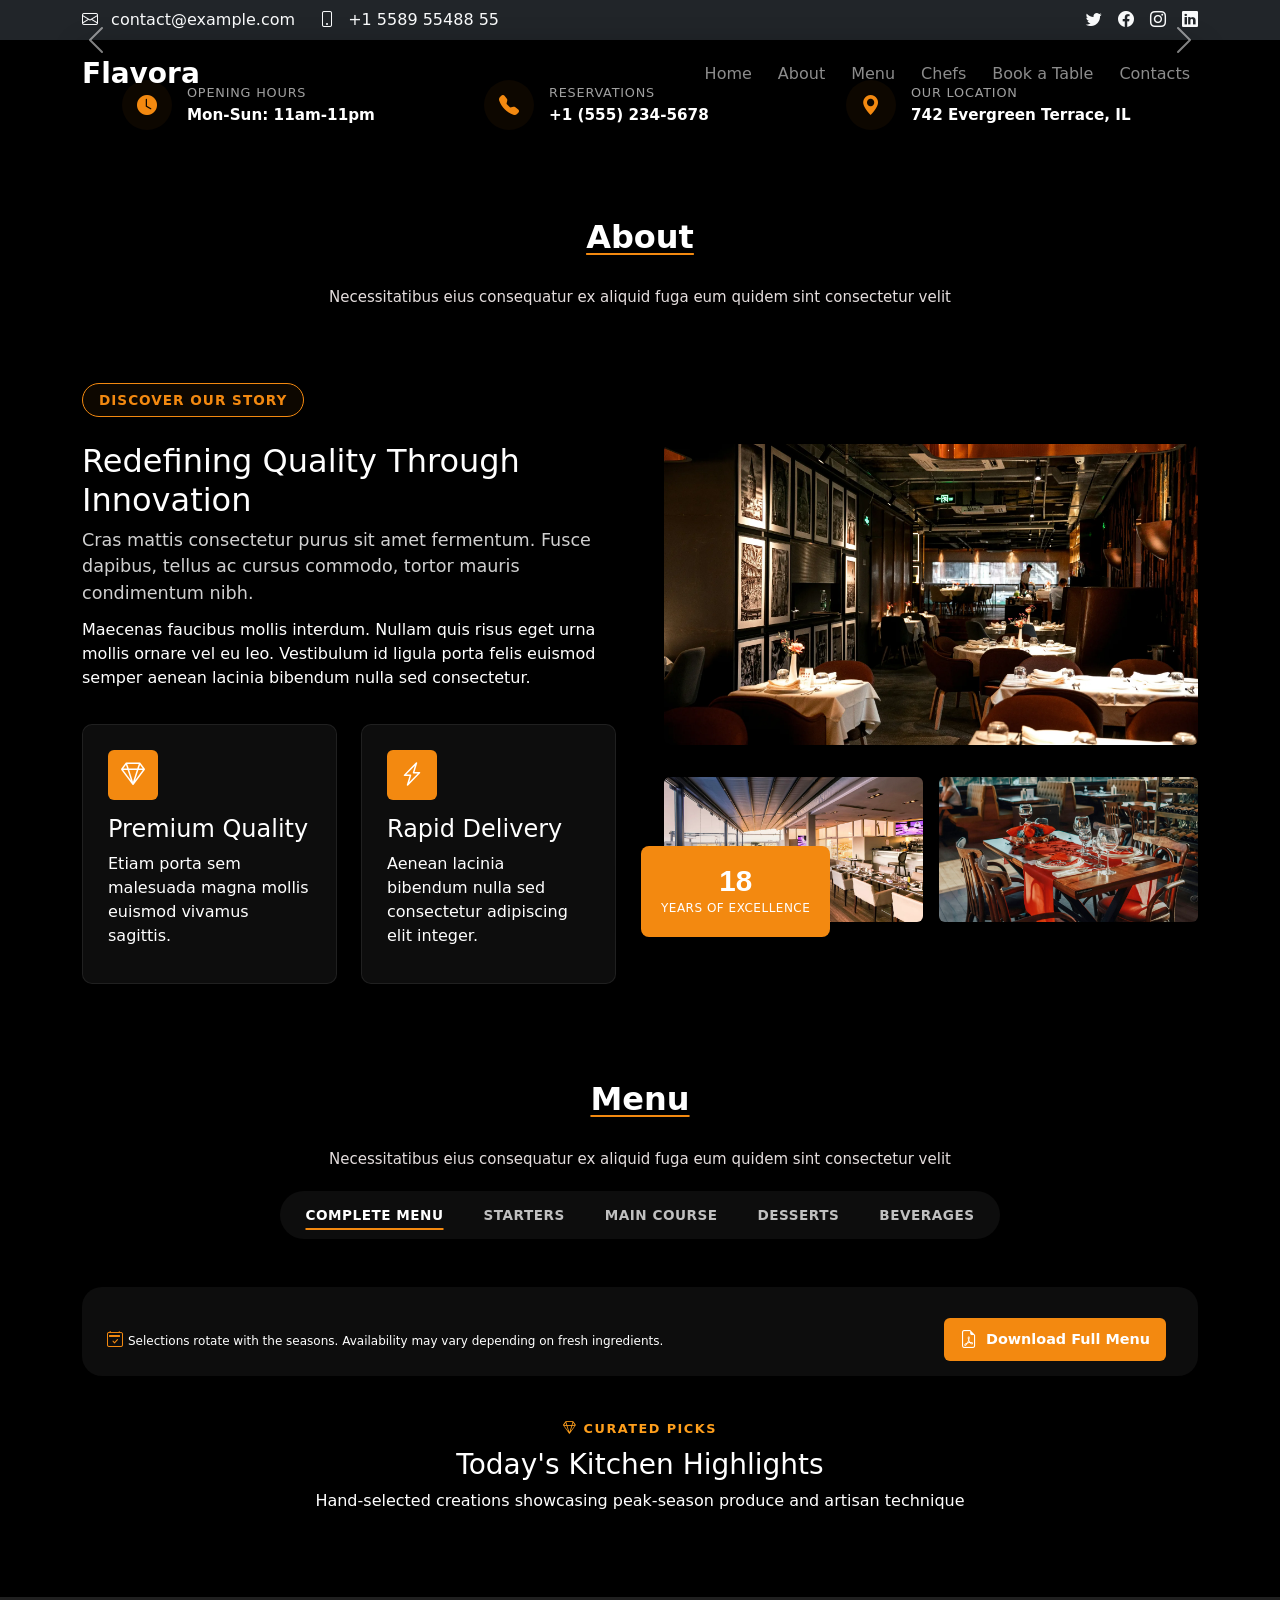
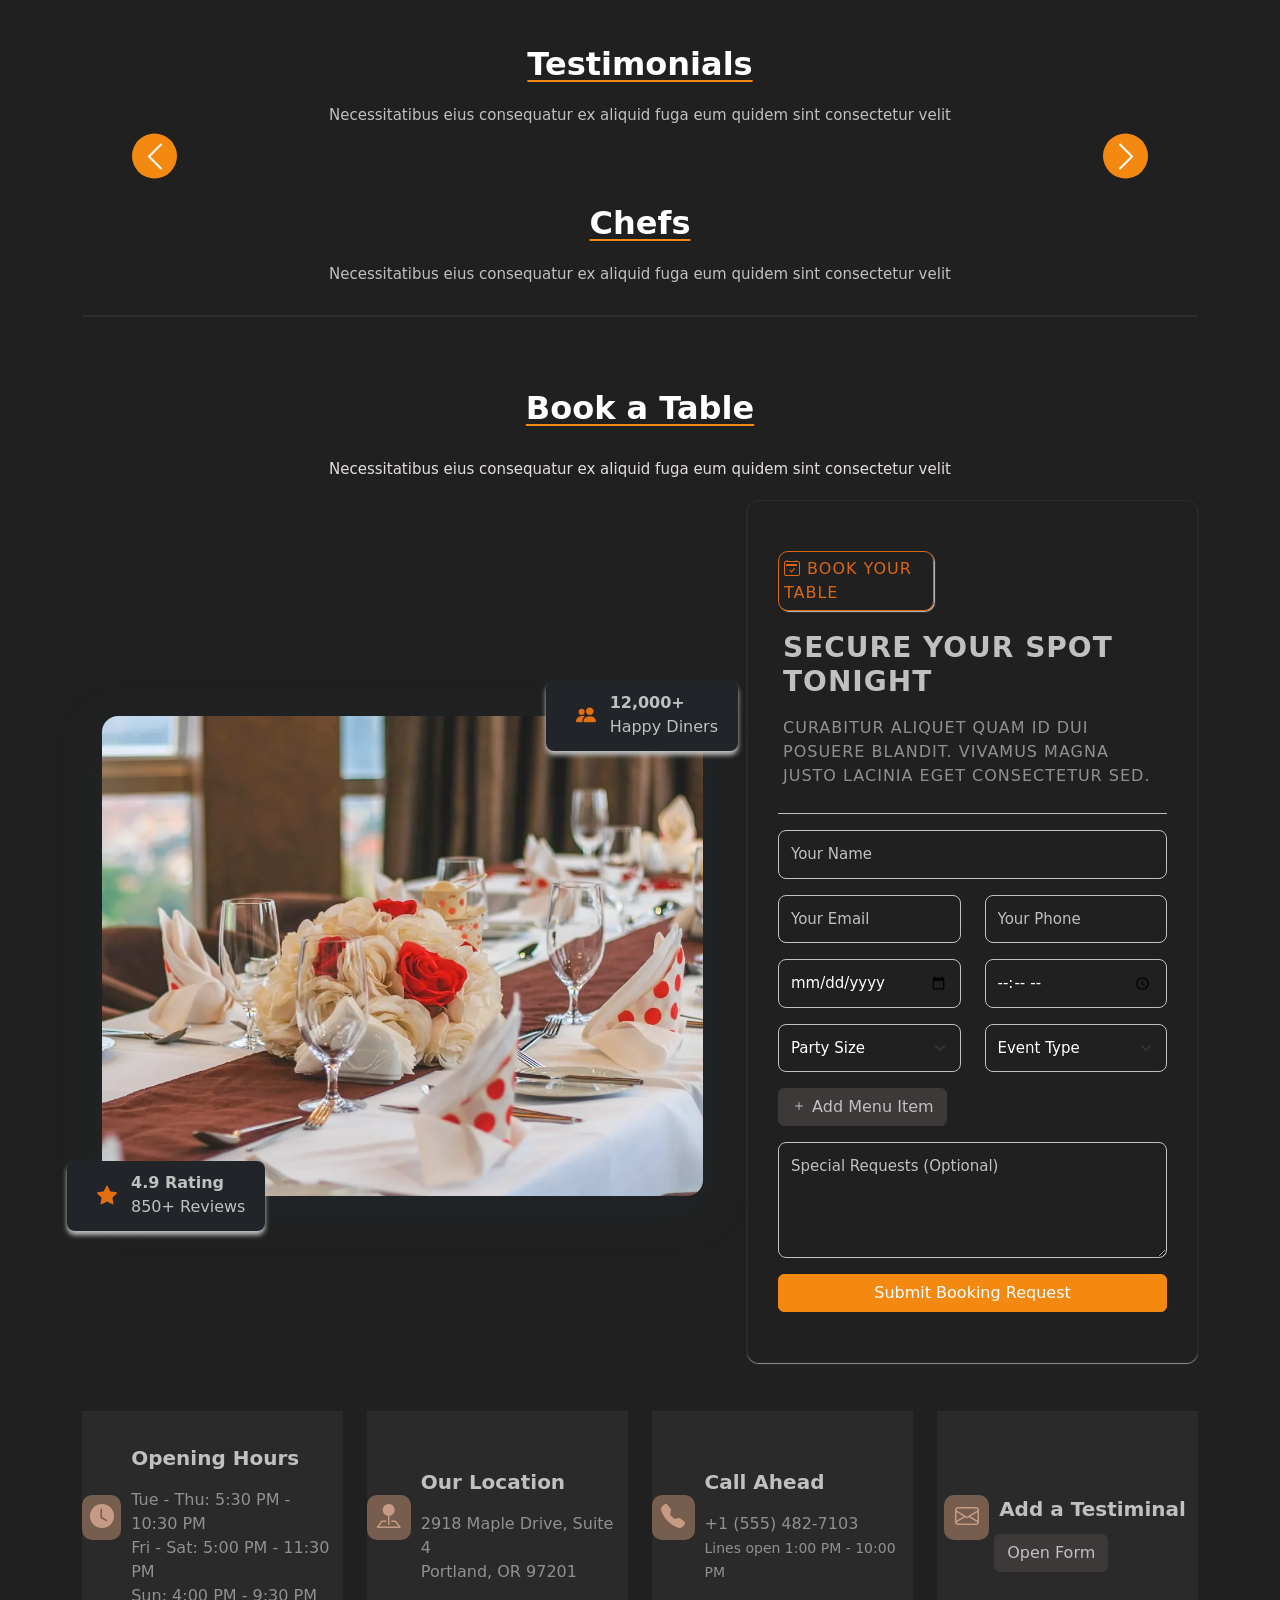
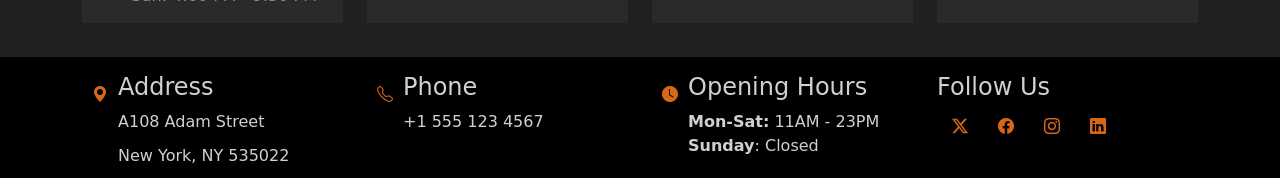
==== index.html @ 7341f456 "initial commit of full restaurant project" ====
<!DOCTYPE html>
<html lang="en">

<head>
    <meta charset="UTF-8">
    <meta name="viewport" content="width=device-width, initial-scale=1.0">
    <title>Restaurant</title>
    <link href="https://cdn.jsdelivr.net/npm/bootstrap@5.3.8/dist/css/bootstrap.min.css" rel="stylesheet"
        integrity="sha384-sRIl4kxILFvY47J16cr9ZwB07vP4J8+LH7qKQnuqkuIAvNWLzeN8tE5YBujZqJLB" crossorigin="anonymous">
    <link rel="stylesheet" href="https://cdn.jsdelivr.net/npm/bootstrap-icons@1.11.3/font/bootstrap-icons.min.css">
    <link rel="stylesheet" href="style.css">
</head>

<body>
    <!-- Top Bar -->
    <div class="container-fluid bg-dark text-light py-2">

        <div class="container d-flex justify-content-between align-items-center">

            <!-- Contact Info -->
            <div class="contact-info d-flex align-items-center">

                <div class="me-4">
                    <i class="bi bi-envelope me-2"></i>
                    contact@example.com
                </div>

                <div>
                    <i class="bi bi-phone me-2"></i>
                    +1 5589 55488 55
                </div>

            </div>

            <!-- Social Links -->
            <div class="social-links d-flex align-items-center">

                <i class="bi bi-twitter me-3"></i>

                <i class="bi bi-facebook me-3"></i>

                <i class="bi bi-instagram me-3"></i>

                <i class="bi bi-linkedin"></i>

            </div>

        </div>

    </div>

    <!--Nav Bar-->
    <nav class="navbar navbar-expand-lg fixed-top z-3" data-bs-theme="dark">
        <div class="container">
            <a class="navbar-brand fs-3" href="#"><b>Flavora</b></a>
            <button class="navbar-toggler" type="button" data-bs-toggle="collapse" data-bs-target="#navbarNav"
                aria-controls="navbarNav" aria-expanded="false" aria-label="Toggle navigation">
                <span class="navbar-toggler-icon"></span>
            </button>
            <div class="collapse navbar-collapse" id="navbarNav">
                <ul class="navbar-nav ms-auto">
                    <li class="nav-item">
                        <a class="nav-link active" aria-current="page" href="#">Home</a>
                    </li>
                    <li class="nav-item">
                        <a class="nav-link" href="#about">About</a>
                    </li>
                    <li class="nav-item">
                        <a class="nav-link" href="#menu">Menu</a>
                    </li>
                    <li class="nav-item">
                        <a class="nav-link" href="#chefs">Chefs</a>
                    </li>
                    <li class="nav-item">
                        <a class="nav-link" href="#book-a-table">Book a Table</a>
                    </li>
                    <li class="nav-item">
                        <a class="nav-link" href="#contacts">Contacts</a>
                    </li>
                    <!--<li class="nav-item dropdown">
                        <a class="nav-link dropdown-toggle" href="#" role="button" data-bs-toggle="dropdown"
                            aria-expanded="false">
                            Dropdown link
                        </a>
                        <ul class="dropdown-menu">
                            <li><a class="dropdown-item" href="#">Dropdown 1</a></li>
                            <li><a class="dropdown-item" href="#">Dropdown 2</a></li>
                            <li class="dropdown">
                                <a class="dropdown-item d-flex justify-content-between align-items-center" href="#">
                                    <span>Deep Dropdown</span>
                                    <i class="bi bi-chevron-down toggle-dropdown"></i>
                                </a>
                                <ul>
                                    <li><a href="#">Deep Dropdown 1</a></li>
                                    <li><a href="#">Deep Dropdown 2</a></li>
                                    <li><a href="#">Deep Dropdown 3</a></li>
                                    <li><a href="#">Deep Dropdown 4</a></li>
                                    <li><a href="#">Deep Dropdown 5</a></li>
                                </ul>
                            </li>
                            <li><a class="dropdown-item" href="#">Dropdown 3</a></li>
                        </ul>
                    </li>-->
                </ul>
            </div>
        </div>
    </nav>
    <!--Hero Section-->
    <main class="main">
        <section id="hero" class="hero section bg-dark">
            <div class="container-fluid p-0">
                <div class="position-relative">
                    <div id="carouselExampleAutoplaying" class="carousel slide" data-bs-ride="carousel">
                        <div class="carousel-inner" id="heroBannerInner">
                        </div>
                        <button class="carousel-control-prev" type="button" data-bs-target="#carouselExampleAutoplaying"
                            data-bs-slide="prev">
                            <span class="carousel-control-prev-icon" aria-hidden="true"></span>
                            <span class="visually-hidden">Previous</span>
                        </button>
                        <button class="carousel-control-next" type="button" data-bs-target="#carouselExampleAutoplaying"
                            data-bs-slide="next">
                            <span class="carousel-control-next-icon" aria-hidden="true"></span>
                            <span class="visually-hidden">Next</span>
                        </button>
                    </div>
                    <div class="position-absolute top-50 start-50 translate-middle text-white z-3 text-center">
                        <div class="d-flex align-items-start"></div>
                    </div>
                </div>

                <!--Info Bar-->
                <div class="container-fluid bg-black">
                    <div class="container">
                        <div class="row g-0 info-bar">
                            <div class="col-md-4">
                                <div class="info-bar-item"><i class="bi bi-clock-fill"></i></div>
                                <div class="info-bar-text">
                                    <span>Opening Hours</span>
                                    <strong>Mon-Sun: 11am-11pm</strong>
                                </div>
                            </div>
                            <div class="col-md-4">
                                <div class="info-bar-item"><i class="bi bi-telephone-fill"></i></div>
                                <div class="info-bar-text">
                                    <span>Reservations</span>
                                    <strong>+1 (555) 234-5678</strong>
                                </div>
                            </div>
                            <div class="col-md-4">
                                <div class="info-bar-item"><i class="bi bi-geo-alt-fill"></i></div>
                                <div class="info-bar-text">
                                    <span>Our Location</span>
                                    <strong>742 Evergreen Terrace, IL</strong>
                                </div>
                            </div>
                        </div>
                    </div>
                </div>

            </div>
        </section>
        <section class="about-section bg-black text-white py-5" id="about">
            <div class="container">
                <div class="section-title text-center">
                    <h2>About</h2>
                    <p>Necessitatibus eius consequatur ex aliquid fuga eum quidem sint consectetur velit</p>
                </div>
                <div class="row g-5 align-items-center mt-3">
                    <div class="col-lg-6 order-lg-1">
                        <div class="info-block">
                            <span class="hero-tag">Discover Our Story</span>
                            <h2>Redefining Quality Through Innovation</h2>
                            <p class="text-lead">Cras mattis consectetur purus sit amet fermentum. Fusce dapibus, tellus
                                ac cursus commodo, tortor mauris condimentum nibh.</p>
                            <p>Maecenas faucibus mollis interdum. Nullam quis risus eget urna mollis ornare vel eu leo.
                                Vestibulum id ligula porta felis euismod semper aenean lacinia bibendum nulla sed
                                consectetur.</p>
                            <div class="row g-4 mt-2">
                                <div class="col-sm-6">
                                    <div class="highlight-card">
                                        <div class="icon-wrap">
                                            <i class="bi bi-gem"></i>
                                        </div>
                                        <h4>Premium Quality</h4>
                                        <p>Etiam porta sem malesuada magna mollis euismod vivamus sagittis.</p>
                                    </div>
                                </div>
                                <div class="col-sm-6">
                                    <div class="highlight-card">
                                        <div class="icon-wrap">
                                            <i class="bi bi-lightning-charge"></i>
                                        </div>
                                        <h4>Rapid Delivery</h4>
                                        <p>Aenean lacinia bibendum nulla sed consectetur adipiscing elit integer.</p>
                                    </div>
                                </div>
                            </div>
                        </div>
                    </div>
                    <div class="col-lg-6 order-lg-2">
                        <div class="visual-block">
                            <div class="main-image-wrapper">
                                <img src="images/rest-2.jpg" class="img-fluid rounded" alt="Showcase Image">
                            </div>
                            <div class="row g-3 mt-3">
                                <div class="col-6 position-relative">
                                    <img src="images/rest-4.jpg" class="img-fluid rounded">
                                    <div class="floating-card">
                                        <span class="metric-number">18</span>
                                        <span class="metric-label">Years of Excellence</span>
                                    </div>
                                </div>
                                <div class="col-6">
                                    <img src="images/rest-5.jpg" class="img-fluid rounded">
                                </div>
                            </div>
                        </div>

                    </div>
                </div>
            </div>
        </section>
        <!--Menu-->
        <section class="menu-section bg-black text-white py-5" id="menu">
            <div class="container">
                <div class="section-title text-center">
                    <h2>Menu</h2>
                    <p>Necessitatibus eius consequatur ex aliquid fuga eum quidem sint consectetur velit</p>
                </div>
                <div class="conta">
                    <div class="isotope-layout">
                        <div class="filter-tabs">
                            <ul>
                                <li class="filter-tab active" data-filter="all">Complete Menu</li>
                                <li class="filter-tab" data-filter="starters">Starters</li>
                                <li class="filter-tab" data-filter="main-course">Main Course</li>
                                <li class="filter-tab" data-filter="desserts">Desserts</li>
                                <li class="filter-tab" data-filter="beverages">Beverages</li>
                            </ul>
                        </div>
                    </div>
                    <!--Menu Grid -->
                    <div class="row mt-5 isotope-container" id="menuContainer">
                        <!-- Dynamic menu items will be injected here by JS -->
                    </div>

                    <div class="info-strip">
                        <div class="row align-items-center mt-3">
                            <div class="col-lg-8">
                                <i class="bi bi-calendar2-check"></i><span style="font-size: 0.75rem;">Selections
                                    rotate with the seasons.
                                    Availability may vary depending on fresh ingredients.</span>
                            </div>
                            <div class="col-lg-4 d-flex justify-content-lg-end align-items-center pe-4"><a href="#"
                                    class="download-link">
                                    <i class="bi bi-file-earmark-pdf"></i>
                                    <span>Download Full Menu</span>
                                </a>
                            </div>
                        </div>
                    </div>

                    <div class="specials-section">
                        <div class="spotlight-header">
                            <span class="spotlight-label">
                                <i class="bi bi-gem"></i> Curated Picks
                            </span>
                            <h3>Today's Kitchen Highlights</h3>
                            <p class="text-center">Hand-selected creations showcasing peak-season produce and
                                artisan technique</p>
                            <div class="row g-4" id="specialsContainer">

                            </div>
                        </div>
                    </div>


                </div>
        </section>
        <!--Testimonials-->
        <section class="testimonials section">
            <div class="container section-title">
                <h2 class="text-center pt-5">Testimonials</h2>
                <p class="text-center">Necessitatibus eius consequatur ex aliquid fuga eum quidem sint consectetur velit
                </p>
                <div class="container">
                    <div class="row justify-content-center">
                        <div class="col-lg-10">
                            <div id="testimonialCarousel" class="carousel slide" data-bs-ride="carousel"
                                data-bs-interval="8000">
                                <div class="carousel-inner" id="carouselInner">

                                </div>
                                <button class="carousel-control-prev" type="button"
                                    data-bs-target="#testimonialCarousel" data-bs-slide="prev">
                                    <span class="carousel-control-prev-icon" aria-hidden="true"></span>
                                    <span class="visually-hidden">Previous</span>
                                </button>
                                <button class="carousel-control-next" type="button"
                                    data-bs-target="#testimonialCarousel" data-bs-slide="next">
                                    <span class="carousel-control-next-icon" aria-hidden="true"></span>
                                    <span class="visually-hidden">Next</span>
                                </button>
                            </div>
                        </div>
                    </div>

                </div>
            </div>
        </section>
        <!--Chef's Section-->
        <section class="chefs section" id="chefs">
            <div class="container section-title">
                <h2 class="text-center pt-5">Chefs</h2>
                <p class="text-center">Necessitatibus eius consequatur ex aliquid fuga eum quidem
                    sint consectetur velit</p>
            </div>
            <div class="container">
                <div class="row align-items-center g-0 head-chef">
                </div>
                <div class="row g-4 crew-cards mt-4">
                </div>
            </div>
        </section>
        <section id="book-a-table" class="book-a-table section dark-background">
            <div class="container section-title pt-5">
                <h2>Book a Table</h2>
                <p>Necessitatibus eius consequatur ex aliquid fuga eum quidem sint consectetur velit</p>
            </div>
            <div class="container">
                <div class="row gy-5 align-items-center">
                    <div class="col-lg-7">
                        <div class="showcase-wrapper mt-5">
                            <div class="showcase-image">
                                <img src="images/showcase-image.jpg" class="img-fluid" alt="">
                            </div>
                            <div class="floating-badge badge-top">
                                <i class="bi bi-star-fill me-1"></i>
                                <div>
                                    <strong>4.9 Rating</strong><br>
                                    <span>850+ Reviews</span>
                                </div>
                            </div>
                            <div class="floating-badge badge-bottom">
                                <i class="bi bi-people-fill me-1"></i>
                                <div>
                                    <strong>12,000+</strong><br>
                                    <span>Happy Diners</span>
                                </div>
                            </div>
                        </div>
                    </div>
                    <div class="col-lg-5">
                        <div class="booking-panel">
                            <div class="panel-header mb-3">
                                <span class="panel-label">
                                    <i class="bi bi-calendar2-check"></i> Book Your Table
                                </span>
                                <h3>Secure Your Spot Tonight</h3>
                                <p>Curabitur aliquet quam id dui posuere blandit. Vivamus magna justo lacinia eget
                                    consectetur sed.</p>
                            </div>
                            <form class="email-form" id="bookingForm">
                                <div class="row gy-3">
                                    <div class="col-12">
                                        <input type="text" name="name" class="form-control" placeholder="Your Name"
                                            required>
                                    </div>
                                    <div class="col-sm-6">
                                        <input type="email" name="email" class="form-control" placeholder="Your Email"
                                            required>
                                    </div>
                                    <div class="col-sm-6">
                                        <input type="tel" name="phone" class="form-control" placeholder="Your Phone"
                                            required>
                                    </div>
                                    <div class="col-md-6">
                                        <input type="date" name="date" class="form-control" required>
                                    </div>
                                    <div class="col-md-6">
                                        <input type="time" name="time" class="form-control" required>
                                    </div>
                                    <div class="col-sm-6">
                                        <select class="form-select" name="party_size" required>
                                            <option selected>Party Size</option>
                                            <option value="1">One</option>
                                            <option value="2">Two</option>
                                            <option value="3">Three</option>
                                            <option value="4">Four</option>
                                            <option value="5">Five</option>
                                            <option value="6">Six+</option>

                                        </select>
                                    </div>
                                    <div class="col-sm-6">
                                        <select class="form-select" name="event" required>
                                            <option selected>Event Type</option>
                                            <option value="birthday">Birthday</option>
                                            <option value="anniversary">Anniversary</option>
                                            <option value="corporate">Corporate Dinner</option>
                                            <option value="date">Romantic Evening</option>
                                            <option value="other">Other</option>
                                        </select>
                                    </div>
                                    <div class="add-menu-item" style="color: white; cursor: pointer;"
                                        data-bs-toggle="modal" data-bs-target="#bookingMenuModal">
                                        <button type="button" class="btn btn-secondary" id="openMenuModalBtn"><i
                                                class="bi bi-plus"> Add Menu Item</i></button>
                                    </div>
                                    <div class="col-12">
                                        <textarea name="message" class="form-control"
                                            placeholder="Special Requests (Optional)" rows="4"></textarea>
                                    </div>
                                    <div class="col-12">
                                        <button type="submit" class="btn btn-brand w-100">Submit Booking
                                            Request</button>
                                    </div>
                                </div>
                        </div>
                        </form>
                    </div>
                </div>
                <div class="row gy-4 mt-4">
                    <div class="col-lg-3 col-md-6">
                        <div class="detail-card">
                            <div class="detail-icon">
                                <i class="bi bi-clock-fill"></i>
                            </div>
                            <div class="detail-text">
                                <h5>Opening Hours</h5>
                                <p>Tue - Thu: 5:30 PM - 10:30 PM<br>Fri - Sat: 5:00 PM - 11:30 PM<br>Sun: 4:00 PM - 9:30
                                    PM</p>
                            </div>
                        </div>
                    </div>
                    <div class="col-lg-3 col-md-6">
                        <div class="detail-card">
                            <div class="detail-icon">
                                <i class="bi bi-pin-map-fill"></i>
                            </div>
                            <div class="detail-text">
                                <h5>Our Location</h5>
                                <p>2918 Maple Drive, Suite 4<br>Portland, OR 97201</p>
                            </div>
                        </div>

                    </div>
                    <div class="col-lg-3 col-md-6">
                        <div class="detail-card">
                            <div class="detail-icon">
                                <i class="bi bi-telephone-fill"></i>
                            </div>
                            <div class="detail-text">
                                <h5>Call Ahead</h5>
                                <p>+1 (555) 482-7103<br><small>Lines open 1:00 PM - 10:00 PM</small></p>
                            </div>
                        </div>

                    </div>
                    <div class="col-lg-3 col-md-6">
                        <div class="detail-card d-flex align-items-center g-3">
                            <div class="detail-icon">
                                <i class="bi bi-envelope"></i>
                            </div>
                            <div class="detail-text">
                                <h5>Add a Testiminal</h5>
                                <button class="btn btn-secondary" type="button" id="openTestimonialFormBtn"
                                    data-bs-toggle="modal" data-bs-target="#testimonialModal"> Open
                                    Form</button>

                            </div>
                        </div>

                    </div>
                </div>
            </div>
            </div>
        </section>
        <!--Footer-->
        <footer id="contacts" class="footer dark-background">
            <div class="container">
                <div class="row gy-3">
                    <div class="col-lg-3 col-md-6 d-flex">
                        <i class="bi bi-geo-alt-fill"></i>
                        <div class="address">
                            <h4>Address</h4>
                            <p>A108 Adam Street</p>
                            <p>New York, NY 535022</p>
                        </div>
                    </div>
                    <div class="col-lg-3 col-md-6 d-flex">
                        <i class="bi bi-telephone"></i>
                        <div class="phone">
                            <h4>Phone</h4>
                            <p>+1 555 123 4567</p>
                        </div>
                    </div>
                    <div class="col-lg-3 col-md-6 d-flex">
                        <i class="bi bi-clock-fill"></i>
                        <div class="opening">
                            <h4>Opening Hours</h4>
                            <p>
                                <strong>Mon-Sat:</strong> <span>11AM - 23PM</span><br>
                                <strong>Sunday</strong>: <span>Closed</span>
                            </p>
                        </div>
                    </div>
                    <div class="col-lg-3 col-md-6">
                        <h4>Follow Us</h4>
                        <div class="social-links d-flex">
                            <a href="#" class="twitter">
                                <i class="bi bi-twitter-x"></i>
                            </a>
                            <a href="#" class="facebook">
                                <i class="bi bi-facebook"></i>
                            </a>
                            <a href="#" class="instagram">
                                <i class="bi bi-instagram"></i>
                            </a>
                            <a href="#" class="linkedin">
                                <i class="bi bi-linkedin"></i>
                            </a>
                        </div>
                    </div>
                </div>

            </div>
            </div>
        </footer>
    </main>
    <!--Add booking menu modal-->
    <div class="modal fade modal-dark-custom" id="bookingMenuModal" tabindex="-1"
        aria-labelledby="bookingMenuModalLabel" aria-hidden="true">
        <div class="modal-dialog modal-dialog-centered modal-xl">
            <div class="modal-content">
                <div class="modal-header">
                    <h5 class="modal-title" id="bookingMenuModalLabel" style="color: white;">Select Menu Items</h5>
                </div>
                <div class="modal-body">
                    <!-- Search and Filters -->
                    <div class="row g-2 align-items-center mb-3">
                        <div class="col-md-6 justify-content-center">
                            <div class="modal-search-wrapper" style="margin-left: 50px;">
                                <i class="bi bi-search"></i>
                                <input type="text" class="form-control" id="modalSearchInput"
                                    placeholder="Search Item..." style="width: 200px;">
                            </div>
                        </div>
                        <div class="conta">
                            <div class="isotope-layout">
                                <div class="filter-tabs" id="modalFilterTabs">
                                    <ul>
                                        <div class="filter-tab active" data-filter="all">All</div>
                                        <div class="filter-tab" data-filter="starters">Starters</div>
                                        <div class="filter-tab" data-filter="main-course">Mains</div>
                                        <div class="filter-tab" data-filter="desserts">Desserts</div>
                                        <div class="filter-tab" data-filter="beverages">Beverages</div>
                                    </ul>
                                </div>
                            </div>
                        </div>
                    </div>

                    <!-- Scrollable menu item list -->
                    <div class="row g-3 modal-menu-list" id="modalMenuContainer">
                        <!-- Example Static Card Item for Preview -->

                    </div>
                </div>
                <div class="modal-footer">
                    <button type="button" class="btn btn-secondary" data-bs-dismiss="modal">Cancel</button>
                    <button type="button" class="btn btn-brand" id="saveBookingMenuSelectionsBtn">Save
                        selections</button>
                </div>
            </div>
        </div>
    </div>

    <!--Add a Testiminal Modal-->
    <div class="modal fade modal-dark-custom" id="testimonialModal" tabindex="-1"
        aria-labelledby="testimonialModalLabel" aria-hidden="true">
        <div class="modal-dialog modal-dialog-centered modal-l">
            <div class="modal-content">
                <div class="modal-header justify-content-between">
                    <h5 class="modal-title" id="testimonialModalLabel" style="color: white;">Add your Review</h5>
                    <button type="button" class="close" data-bs-dismiss="modal" aria-label="Close">
                        <span aria-hidden="true">X</span>
                    </button>
                </div>
                <div class="modal-body">
                    <div class="container" style="padding: 50px;">
                        <form class="addReviewForm">
                            <div class="form-group">
                                <label for="reviewer_name">Name:</label>
                                <input type="text" class="form-control" id="reviewer_name" placeholder="Name">
                            </div>
                            <div class="form-group">
                                <label for="reviewer_designation">Designation:</label>
                                <input type="text" class="form-control" id="reviewer_designation"
                                    placeholder="Designation">
                            </div>

                            <div class="form-group">
                                <label for="reviewer_review">Review:</label>
                                <input type="text" class="form-control" id="reviewer_review" placeholder="Review">
                            </div>
                            <div class="form-group mt-4 d-flex align-items-center gap-5">
                                <label for="reviewer_rating" class="form-label"
                                    style="color: white; font-size: 1.2rem;">Rating:</label>
                                <span class="star-rating d-flex gap-2"
                                    style="font-size: 1.8rem; color: #ccc; cursor: pointer;">
                                    <i class="bi bi-star-fill star-icon" data-value="1"></i>
                                    <i class="bi bi-star-fill star-icon" data-value="2"></i>
                                    <i class="bi bi-star-fill star-icon" data-value="3"></i>
                                    <i class="bi bi-star-fill star-icon" data-value="4"></i>
                                    <i class="bi bi-star-fill star-icon" data-value="5"></i>
                                </span>
                                <input type="hidden" class="form-control" id="reviewer_rating" value="0">
                            </div>
                            <div class="form-group">
                                <label for="reviewer_image_url">Image:</label>
                                <input type="file" class="form-control" id="reviewer_image_url" placeholder="Image"
                                    accept="*/image">
                            </div>



                        </form>
                    </div>
                </div>
                <div class="modal-footer">
                    <button type="button" class="btn btn-brand" id="saveReviewFormBtn">Save
                        selections</button>
                </div>
            </div>
        </div>
    </div>

</body>

<script src="https://cdn.jsdelivr.net/npm/bootstrap@5.3.8/dist/js/bootstrap.bundle.min.js"
    integrity="sha384-FKyoEForCGlyvwx9Hj09JcYn3nv7wiPVlz7YYwJrWVcXK/BmnVDxM+D2scQbITxI"
    crossorigin="anonymous"></script>
<script src="https://code.jquery.com/jquery-3.7.1.min.js"></script>
<script src="script.js"></script>
<script src="user_side/user_banner.js"></script>
<script src="user_side/user_menu.js"></script>
<script src="user_side/user_chef.js"></script>
<script src="user_side/user_menu_modal.js"></script>
<script src="user_side/user_reservation.js"></script>
<script src="user_side/user_review_modal.js"></script>
<script src="user_side/user_testimonials.js"></script>





</html>
---- style.css ----
body {
    scroll-behavior: smooth;
    background-color: #202020;
}

.carousel-item img {
    filter: brightness(50%);
    height: calc(100vh - 40px);
}

.d-inline-flex {
    color: white;
    height: calc(100vh - 92px);

}

.navbar-nav {
    gap: 10px;
}

.navbar-nav .nav-link.active {
    color: #d96716 !important;
}

.dropdown-menu .dropdown {
    position: relative;
}

.dropdown-menu .dropdown ul {
    display: none;
    position: absolute;
    left: 100%;
    top: 0;
    margin: 0;
    padding: 0.5rem 0;
    list-style: none;
    min-width: 10rem;

    background-color: var(--bs-dropdown-bg, #212529);
    border: 1px solid var(--bs-dropdown-border-color, rgba(255, 255, 255, 0.15));
    border-radius: var(--bs-dropdown-border-radius, 0.375rem);
    box-shadow: 0 0.5rem 1rem rgba(0, 0, 0, 0.25);
    z-index: 1000;
}

.dropdown-menu .dropdown.active>ul {
    display: block;
}

a:hover {
    color: rgb(243, 137, 16) !important;
}

.dropdown ul a {
    text-decoration: none;
    color: #d0d0d0;
}

em {
    color: rgb(243, 137, 16);
}

#hero h1.card-title {
    font-size: clamp(2.5rem, 5vw, 4rem);
    font-weight: 700;
    line-height: 1.15;
    margin-bottom: 20px;
}

#hero .card-text {
    font-size: 1.25rem;
}

.hero-grid {
    display: grid;
    grid-template-columns: 7fr 5fr;
}

.btn-brand {
    background-color: rgb(243, 137, 16);
    color: white;
    border: 1px solid rgb(243, 137, 16);
    transition: all 0.3s ease;
}

.btn-secondary {
    background-color: #3d3939;
    border-color: #3d3939;
    color: #c0c0c0;
}

.btn-secondary i {
    font-style: normal;
    color: #c0c0c0;
}

.btn-brand:hover {
    background-color: rgb(215, 115, 5);
    border-color: rgb(215, 115, 5);
    color: white;
}

.hero-tag {
    display: inline-block;
    padding: 6px 16px;
    font-size: 0.85rem;
    font-weight: 600;
    text-transform: uppercase;
    letter-spacing: 1px;
    color: rgb(243, 137, 16);
    border: 1px solid rgb(243, 137, 16);
    border-radius: 50px;
    background-color: rgba(243, 137, 16, 0.05);
    margin-bottom: 25px;
}

#hero h1.card-title {
    margin-top: 0;
}

.info-bar {
    background-color: transparent;
    padding: 25px 15px;
    border-radius: 8px;
    color: #ffffff;
    box-shadow: 0px 8px 30px rgba(0, 0, 0, 0.3);
}

.info-bar .col-md-4 {
    display: flex;
    align-items: center;
    gap: 15px;
    padding: 10px 25px;
}

.info-bar-item {
    background-color: rgba(243, 137, 16, 0.05);
    color: rgb(243, 137, 16);
    width: 50px;
    height: 50px;
    display: flex;
    align-items: center;
    justify-content: center;
    border-radius: 50%;
    font-size: 1.25rem;
    flex-shrink: 0;
}

.info-bar-text {
    display: flex;
    flex-direction: column;
}

.info-bar-text span {
    font-size: 0.8rem;
    color: #a0a0a0;
    text-transform: uppercase;
    letter-spacing: 0.8px;
}

.info-bar-text strong {
    font-size: 0.95rem;
    color: #ffffff;
    font-weight: 600;
    margin-top: 2px;
}

.info-bar .col-md-4 {
    display: flex;
    align-items: center;
    gap: 15px;
    padding: 15px 25px;
    cursor: pointer;
    border-radius: 8px;
    transition: background-color 0.3s ease;
}

.info-bar-item {
    background-color: rgba(243, 137, 16, 0.05);
    color: rgb(243, 137, 16);
    width: 50px;
    height: 50px;
    display: flex;
    align-items: center;
    justify-content: center;
    border-radius: 50%;
    font-size: 1.25rem;
    flex-shrink: 0;
}

.info-bar .col-md-4:hover {
    background-color: rgba(243, 137, 16, 0.08);
}

.section-title h2 {
    font-size: 32px;
    font-weight: 700;
    margin-bottom: 10px;
    padding-bottom: 20px;
    position: relative;
    color: white;
    font-family: var(--heading-font);
    text-align: center;
    margin-top: 0;
    line-height: 1.2;
    text-decoration: underline;
    text-underline-offset: 5px;
    text-decoration-color: rgb(243, 137, 16);
    text-decoration-thickness: 2px;
}

.section-title p {
    text-align: center;
    font-size: 15px;
    color: rgb(228, 221, 221);
    padding-bottom: 10px;
}

/* 1. Default state: sit below the top bar (40px) and start transparent */
.navbar.fixed-top {
    top: 40px;
    background-color: transparent !important;
    transition: all 0.3s ease-in-out;
}

/* 2. Scrolled state: slide up to the very top (0px) and turn solid black */
.navbar.fixed-top.select-scrolled {
    top: 0;
    background-color: #000000 !important;
    box-shadow: 0 4px 20px rgba(0, 0, 0, 0.3);
    /* Adds a premium soft shadow on scroll */
}

.text-lead {
    font-size: 1.1rem;
    color: #d0d0d0;
    margin-bottom: 12px;
}

/* Card container styling */
.highlight-card {
    background-color: rgba(255, 255, 255, 0.05);
    /* Soft translucent gray/white */
    border: 1px solid rgba(255, 255, 255, 0.08);
    /* Subtle border to define the card edge */
    padding: 25px;
    /* Spacing inside the card */
    border-radius: 10px;
    /* Rounded card corners */
    height: 100%;
    /* Forces cards to remain equal height in the row */
    transition: transform 0.3s ease, border-color 0.3s ease, box-shadow 0.3s ease;
}

.highlight-card:hover {
    transform: scale(1.03);
    /* Zooms the card by 3% */
    border-color: rgba(255, 255, 255, 0.15);
    /* Brightens the card border slightly */
    box-shadow: 0 10px 25px rgba(0, 0, 0, 0.2);
    /* Adds a subtle shadow depth */
}


/* Style the icon wrapper to be a solid orange box */
.highlight-card .icon-wrap {
    background-color: #f38910;
    width: 50px;
    height: 50px;
    display: flex;
    align-items: center;
    justify-content: center;
    border-radius: 6px;
    /* Rounded corners for the box */
    margin-bottom: 15px;
    /* Adds space below the box */
}

/* Style the icon inside to be white */
.highlight-card .icon-wrap i {
    font-size: 1.5rem;
    color: #ffffff;
}

.floating-card {
    position: absolute;
    /* Use negative values to pull the card outside the bottom-left boundary of the image */
    left: -15px;
    bottom: -15px;

    background-color: rgb(243, 137, 16);
    color: #ffffff;
    padding: 20px 20px;
    border-radius: 8px;
    box-shadow: 0 8px 24px rgba(0, 0, 0, 0.35);
    /* Increased shadow so the overflow layer pop-out looks premium */
    z-index: 5;

    display: flex;
    flex-direction: column;
}

.floating-card .metric-number {
    font-family: sans-serif;
    font-size: 1.85rem;
    font-weight: 700;
    line-height: 1;
    display: flex;
    justify-content: center;
}

.floating-card .metric-label {
    font-size: 0.75rem;
    text-transform: uppercase;
    letter-spacing: 0.5px;
    margin-top: 4px;
}

/* Add a transition to all images inside the showcase/visual block */
.visual-block img {
    transition: transform 0.4s ease;
    cursor: pointer;
}

/* Zoom image on hover */
.visual-block img:hover {
    transform: scale(1.03);
    /* Zooms the image by 3% */
}

/* --- Menu & Isotope Filters --- */

/* Filter Tabs Wrapper */
.filter-tabs {
    text-align: center;
    margin-bottom: 40px;
}

/* Horizontal pill container */
.filter-tabs ul {
    display: inline-flex;
    background-color: rgba(255, 255, 255, 0.05);
    /* Translucent background */
    padding: 6px;
    border-radius: 50px;
    list-style: none;
    margin: 0;
    flex-wrap: wrap;
    /* Responsive wrapping for small screens */
    justify-content: center;
}

/* Individual Tab Items */
.filter-tabs .filter-tab {
    padding: 8px 20px;
    font-size: 0.85rem;
    font-weight: 600;
    color: #c0c0c0;
    cursor: pointer;
    border-radius: 50px;
    transition: all 0.3s ease;
    text-transform: uppercase;
    letter-spacing: 0.5px;
}

/* Hover State: Simply change text color to white */
.filter-tabs .filter-tab:hover {
    color: #ffffff;
}

/* Active/Selected Tab State: Underline only, with offset spacing and no box shadow */
.filter-tabs .filter-tab.active {
    color: #ffffff;
    text-decoration: underline;
    text-underline-offset: 8px;
    /* Adds space between the text and the underline */
    text-decoration-color: rgb(243, 137, 16);
    /* Orange underline color */
    text-decoration-thickness: 2px;
    /* Underline line thickness */
    box-shadow: none;
    /* Removes any box shadow */
    background-color: transparent;
    /* Ensures no background box */
}


/* --- Menu Grid Cards --- */
.menu-item-wrapper {
    background-color: rgba(255, 255, 255, 0.02);
    border: 1px solid rgba(255, 255, 255, 0.05);
    padding: 0;
    border-radius: 8px;
    transition: all 0.3s ease;
    overflow: hidden;
}

.menu-item-image {
    align-self: stretch;
    /* Fills the height of the parent flex wrapper */
    flex-shrink: 0;
    position: relative;
}

/* 2. Position the tag stack at the top-left of the image */
.tag-stack {
    position: absolute;
    top: 8px;
    left: 8px;
    z-index: 2;
    display: flex;
    flex-direction: column;
    gap: 4px;
    /* Gap if you stack multiple tags vertically later */
}

/* 3. Base styles for the tag badge (perfect circle) */
.tag {
    display: inline-flex;
    /* Changed from display: flex */
    align-items: center;
    justify-content: center;
    padding: 3px 8px;
    /* Added padding instead of fixed width and height */
    border-radius: 4px;
    /* Rounds the corners of the pill badge */
    font-size: 0.6rem;
    /* Slightly smaller font to fit well on the image */
    font-weight: 800;
    color: #ffffff;
    box-shadow: 0 2px 4px rgba(0, 0, 0, 0.3);
    text-transform: uppercase;
    white-space: nowrap;
    /* Prevents text from breaking into multiple lines */
}

/* 4. Green background color specifically for Veggie indicator */
.tag-veggie {
    background-color: rgb(40, 167, 69);
    /* Clean green color */
}

.tag-chef-special {
    background-color: peru;
}

.menu-item-image img {
    height: 100% !important;
    /* Forces the image to cover the full card height */
    width: 130px;
    /* Adjust the width of the image as you like */
    object-fit: cover;
    /* Keeps the image aspect ratio correct without stretching */
    border-radius: 0 !important;
    /* Clears standard img border radius (wrapper clips it now) */
}

/* 3. Add padding to the text block instead */
.menu-item-info {
    padding: 15px 20px;
    /* Adds padding around the text content */
}

.menu-item-wrapper:hover {
    background-color: rgba(255, 255, 255, 0.05);
    border-color: rgba(243, 137, 16, 0.3);
    transform: translateY(-2px);
}

.menu-item-description {
    font-size: 0.88rem;
    color: #d0d0d0;
    margin-bottom: 12px;
    padding-right: 45px;
}

.menu-item-price {
    color: rgb(243, 137, 16);
}

/* --- Heat Indicator Styles --- */

/* Align the fire icon and the progress bar horizontally */
.heat-indicator {
    display: flex;
    align-items: center;
    margin-top: 10px;
}

/* Fire Icon style and color */
.heat-indicator i {
    color: rgb(243, 137, 16);
    font-size: 1.15rem;
    /* Slightly larger icon */
    line-height: 1;
}

/* The empty progress bar track */
.heat-bar {
    display: inline-block;
    width: 80px;
    /* Horizontal width of the bar */
    height: 6px;
    /* Thickness of the bar */
    background-color: rgba(255, 255, 255, 0.15);
    /* Translucent empty track background */
    border-radius: 10px;
    margin-left: 8px;
    /* Spacing between the icon and the bar */
    overflow: hidden;
    /* Clips the inner fill to matches the track's rounded corners */
    position: relative;
}

/* The filled progress bar with gradient */
.heat-fill {
    display: block;
    height: 100%;
    /* Gradient starts at brand orange and fades to red */
    background: linear-gradient(90deg, rgb(243, 137, 16) 0%, rgb(255, 59, 48) 100%);
    border-radius: 10px;
}

.info-strip .bi-calendar2-check {
    color: rgb(243, 137, 16);
    padding: 5px;
}

/* Styled Download Button */
.download-link {
    display: inline-flex;
    align-items: center;
    gap: 8px;
    /* Space between the PDF icon and text */
    background-color: rgb(243, 137, 16);
    /* Orange background */
    color: #ffffff;
    /* White text */
    padding: 8px 16px;
    /* 8px top/bottom padding, 16px left/right for a balanced button shape */
    border-radius: 6px;
    /* Rounded corners for the rectangle box */
    text-decoration: none;
    /* Removes the underline */
    font-weight: 600;
    font-size: 0.9rem;
    transition: all 0.3s ease;
    /* Smooth hover transition */
}

/* Hover effects for the button */
.download-link:hover {
    background-color: rgb(215, 115, 5);
    /* Darkens slightly on hover */
    color: #ffffff;
    box-shadow: 0 4px 12px rgba(243, 137, 16, 0.3);
    /* Premium glow shadow */
    transform: translateY(-1px);
    /* Slight lift */
}

/* Adjust size of the PDF icon inside the button */
.download-link i {
    font-size: 1.1rem;
}

.info-strip {
    display: block;
    background-color: rgba(255, 255, 255, 0.05);
    padding: 15px 20px;
    border-radius: 20px;
}

/* Spotlight header — center all content */
.specials-section .spotlight-header {
    text-align: center;
    /* Centers all inline and inline-flex children */
    margin-top: 40px;
    margin-bottom: 30px;
}

/* The label pill */
.specials-section .spotlight-header .spotlight-label {
    display: inline-flex;
    align-items: center;
    gap: 6px;
    font-size: 0.8rem;
    font-weight: 700;
    text-transform: uppercase;
    letter-spacing: 1.5px;
    color: #ff9f1c;
    margin-bottom: 10px;
}

.spotlight-header p {
    margin-bottom: 30px;
}

/* Pick badge — positioned over the spotlight image */
.pick-badge {
    position: absolute;
    top: 14px;
    left: 14px;
    width: 40px;
    height: 40px;
    border-radius: 50%;

    /* Styling to make it stand out */
    background-color: rgb(243, 137, 16);
    /* Orange brand color */
    color: #ffffff;
    display: flex;
    align-items: center;
    justify-content: center;
    font-size: 1rem;
    box-shadow: 0 4px 10px rgba(0, 0, 0, 0.3);
    z-index: 2;
    /* Ensures it sits on top of the image */
}

.spotlight-body h4,
p {
    margin-bottom: 10px;
    text-align: left;
}

.spotlight-price {
    font-size: 1.1rem;
    font-weight: 700;
    color: #ff9f1c;
}

.spotlight-body {
    margin-left: 20px;
}

.spotlight-footer {
    display: flex;
    align-items: center;
    justify-content: space-between;
    margin-top: 10px;

}

.micro-tag {
    display: inline-flex;
    align-items: center;
    justify-content: center;
    padding: 2px 7px;
    border-radius: 4px;
    font-size: 0.65rem;
    font-weight: 700;
    text-transform: uppercase;
    letter-spacing: 0.5px;
}

.micro-tag.gf {
    background-color: rgb(148, 132, 102);
    color: #824411;
    border: 1px solid #e46f0f;
    opacity: 0.8;

}

.micro-tag.df {
    background-color: rgb(135, 165, 135);
    color: rgb(10, 84, 10);
    border: 1px solid rgb(10, 123, 10);
    opacity: 0.8;
}

.spotlight-tags {
    display: flex;
    gap: 5px;
    margin-right: 10px;
}

section {
    background-color: #202020;
}

.testimonials h2,
.chefs h2 {
    color: white;
    padding: 10px 20px;
}

.testimonials>div>p,
.chefs>div>p {
    color: #c0c0c0;
    padding: 0 20px 20px;
}

/* === Review Card === */
.review-card {
    border-radius: 12px;
    overflow: hidden;
    display: block;
}

/* Left orange panel */
.reviewer-side {
    background-color: rgb(243, 137, 16);
    display: flex;
    flex-direction: column;
    align-items: center;
    justify-content: center;
    padding: 40px 20px;
    height: 100%;
    text-align: center;
}

/* Circular avatar */
.reviewer-avatar img {
    width: 90px;
    height: 90px;
    border-radius: 50%;
    object-fit: cover;
    border: 4px solid #ffffff;
    margin-bottom: 15px;
}

.reviewer-name {
    color: #ffffff;
    font-weight: 700;
    font-size: 1rem;
    margin-bottom: 4px;
}

.reviewer-title {
    color: rgba(255, 255, 255, 0.8);
    font-size: 0.78rem;
    margin-bottom: 12px;
}

/* Gold stars */
.review-stars i {
    color: #ffd700;
    font-size: 0.85rem;
}

/* Right dark panel */
.review-content {
    background-color: #2a2a2a;
    padding: 35px 40px;
    display: flex;
    flex-direction: column;
    justify-content: space-between;
    height: 100%;
}

/* Large orange opening quote */
.review-quote-icon {
    font-size: 3rem;
    line-height: 1;
    color: rgb(243, 137, 16);
    margin-bottom: 10px;
    font-family: Georgia, serif;
}

/* Italic review text */
.review-text {
    font-style: italic;
    color: #d0d0d0;
    font-size: 0.95rem;
    line-height: 1.7;
    flex-grow: 1;
    margin-bottom: 20px;
}

/* Bottom meta row */
.review-meta {
    display: flex;
    align-items: center;
    gap: 20px;
    font-size: 0.8rem;
    color: #909090;
    border-top: 1px solid rgba(255, 255, 255, 0.08);
    padding-top: 15px;
}

.review-date i {
    margin-right: 5px;
}

/* Verified badge */
.review-verified {
    color: rgb(243, 137, 16);
}

.review-verified i {
    margin-right: 4px;
}

.testimonials .carousel-inner {
    overflow: hidden;
    width: 100%;
}

.testimonials .carousel-control-prev,
.testimonials .carousel-control-next {
    top: 50%;
    bottom: auto;
    width: 45px;
    height: 45px;
    transform: translateY(-50%);
    border-radius: 50%;
    background-color: rgb(243, 137, 16);
    opacity: 1;
    transition: background-color 0.3s ease;
}

.testimonials .carousel-control-prev:hover,
.testimonials .carousel-control-next:hover {
    background-color: #e6caa9;
}

.testimonials .carousel-control-prev {
    left: -55px;
}

.testimonials .carousel-control-next {
    right: -55px;
}

.testimonials .row,
.testimonials .col-lg-10 {
    overflow: visible;
}

.chefs .spotlight-details {
    padding: 30px 40px;
}

.chefs .spotlight-image {
    padding-right: 30px;
    position: relative;
}

.chefs .chef-title {
    color: #d0d0d0;
    font-size: 1.9rem;
    font-weight: 600;
    letter-spacing: 0.5px;
    text-transform: uppercase;
    margin-bottom: 15px;
}

.chefs .chef-summary,
.chefs .chef-details {
    color: #d0d0d0;
    font-size: 0.95rem;
    line-height: 1.7;
    margin-bottom: 20px;
}

.chefs .spotlight-details ul li {
    color: #d0d0d0;
    font-size: 0.9rem;
    padding: 6px 0;
    border-bottom: 1px solid rgba(255, 255, 255, 0.06);
    display: flex;
    align-items: center;
    gap: 10px;
}

.chefs .spotlight-details ul li i {
    color: #e46f0f;
    font-size: 1rem;
}

.chefs .accent-tag {
    position: absolute;
    bottom: 15px;
    left: 15px;
    background-color: rgb(243, 137, 16);
    color: #ffffff;
    font-size: 0.8rem;
    font-weight: 700;
    padding: 6px 14px;
    border-radius: 4px;
    text-transform: uppercase;
    letter-spacing: 0.5px;
}

.chefs .accent-tag i {
    margin-right: 6px;
    color: #d0d0d0;
}

.chefs .member-info h4 {
    color: #c0c0c0;
    font-size: 1.2rem;
    margin-left: 20px;

}

.chefs .member-info {
    margin-top: 3rem !important;
}

.chefs .member-info .member-description {
    color: #c0c0c0;
    font-size: 0.8rem;
    margin-left: 20px;

}

.chefs .member-info .member-role {
    color: #d96716;
    font-size: 0.8rem;
    margin-left: 20px;

}

.chefs .member-info .member-footer .skill-tag {
    color: #c0c0c0;
    margin-left: 20px;
    border-radius: 20rem;
    border: 1px solid rgb(228, 111, 15);
    padding: 5px;
    margin-top: 5px;
    font-size: 0.7rem;
}

.chefs .member-info .member-footer .skill-tag i {
    color: #d96716;
}

.chefs .crew-cards .crew-member .row,
.chefs .container .head-chef {
    box-shadow: 0 4px 6px rgba(95, 92, 92, 0.1);
    border: 1px solid #302c2c;
    transition: transform 0.3s ease;
    border-radius: 20px;
    overflow: hidden;
}

.crew-member .crew-photo img {
    width: 100%;
    height: 100%;
    object-fit: cover;
    display: block;
}

.chefs .head-chef .spotlight-image {
    border-radius: 20px;
    overflow: hidden;
}

.chefs .head-chef .spotlight-image img {
    width: 100%;
    display: block;
    object-fit: cover;
}

.book-a-table .showcase-wrapper {
    position: relative;
    padding: 20px;
}

.book-a-table .showcase-wrapper .showcase-image {
    border-radius: 16px;
    overflow: hidden;
    box-shadow: 0 12px 40px;
}

.book-a-table .showcase-wrapper .showcase-image img {
    width: 100%;
    height: 480px;
    object-fit: cover;
    display: block;
    transition: transform 0.4s ease;
}

.book-a-table .showcase-wrapper .showcase-image img:hover {
    transform: scale(1.02);
}

.badge-top {
    position: absolute;
    left: -15px;
    bottom: -15px;
    background-color: #212529;
    color: #c0c0c0;
    padding: 10px 20px;
    box-shadow: 0px 4px 5px;
    display: flex;
    border-radius: 8px;

}

.badge-top i,
.badge-bottom i {
    color: rgb(228, 111, 15);
    padding: 10px;
    font-size: 20px;
}

.badge-bottom {
    position: absolute;
    right: -15px;
    top: -15px;
    background-color: #212529;
    color: #c0c0c0;
    padding: 10px 20px;
    box-shadow: 0px 4px 5px;
    display: flex;
    border-radius: 8px;

}

.book-a-table {
    padding-bottom: 50px;
}

.book-a-table .booking-panel .form-control,
.book-a-table .booking-panel .form-select {
    color: white;
    background-color: #202020;
    font-size: 15px;
    padding: 12px;
    border: 1px solid #c0c0c0;
    border-radius: 8px;
    transition: all 0.3s ease;
}

.book-a-table .booking-panel .form-control::placeholder,
.book-a-table .booking-panel .form-select::placeholder {
    color: #c0c0c0;
}

.book-a-table .panel-header {
    color: white;
    letter-spacing: 1px;
    text-transform: uppercase;
    margin-bottom: 20px;
    border-bottom: 1px solid #c0c0c0;
    padding-bottom: 10px;
}

.book-a-table .panel-header h3,
.book-a-table .detail-card .detail-text h5 {
    color: #c0c0c0;
    font-weight: 600;
    padding: 5px;
}

.book-a-table .panel-header p,
.book-a-table .detail-card .detail-text p {
    color: #909090;
    font-size: 1.0rem;
    padding: 5px;
}

.book-a-table .panel-header .panel-label {
    color: #d96716;
    display: block;
    box-sizing: border-box;
    border-radius: 10px;
    border: 1px solid #d96716;
    padding: 5px;
    font-size: 1rem;
    box-shadow: 1px 1px 1px #c0c0c0;
    margin-bottom: 15px;
    width: 40%;
}

.book-a-table .booking-panel {
    min-height: 700px;
    padding: 35px 30px;
    padding-top: 50px;
    padding-bottom: 50px;
    border-radius: 12px;
    border: 1px solid #2b2a2a;
    box-shadow: 0px 1px 1px #909090;
}

.book-a-table .detail-card {
    display: flex;
    align-items: center;
    justify-content: center;
    background-color: #2a2a2a;
    height: 100%;

}

.book-a-table .detail-card .detail-icon {
    display: flex;
    align-items: center;
    justify-content: center;
    box-sizing: content-box;
    width: 45px;
    height: 45px;
    background-color: #8a6a58;
    opacity: 0.8;
    border-radius: 10px;
    margin-right: 5px;
}

.book-a-table .detail-card .detail-icon i {
    color: #edb89e;
    font-size: 1.5rem;
}

.book-a-table .detail-card .detail-text {
    padding-top: 30px;
}

.footer {
    background-color: #000000;
    color: #d0d0d0;
}

.footer .social-links a {
    color: #d96716;
    padding: 5px;
}

.footer .row i {
    color: #d96716;
    padding: 10px;
    justify-content: center;

}

.modal-menu-card {
    display: grid;
    grid-template-columns: 88px 1fr;
    align-items: center;
    gap: 12px;
    border: 1px solid rgb(215, 115, 5);
    padding: 10px;
}

.modal-menu-card img {
    width: 80px !important;
    height: 80px !important;
    object-fit: cover;
    border-radius: 0px;
}

.menu-item-modal {
    display: block;
}

.modal-menu-list {
    max-height: 450px;
    overflow-y: auto;
}

.menu-card-content {
    color: #d0d0d0;
}

.modal-content {
    background-color: #202020 !important;
}
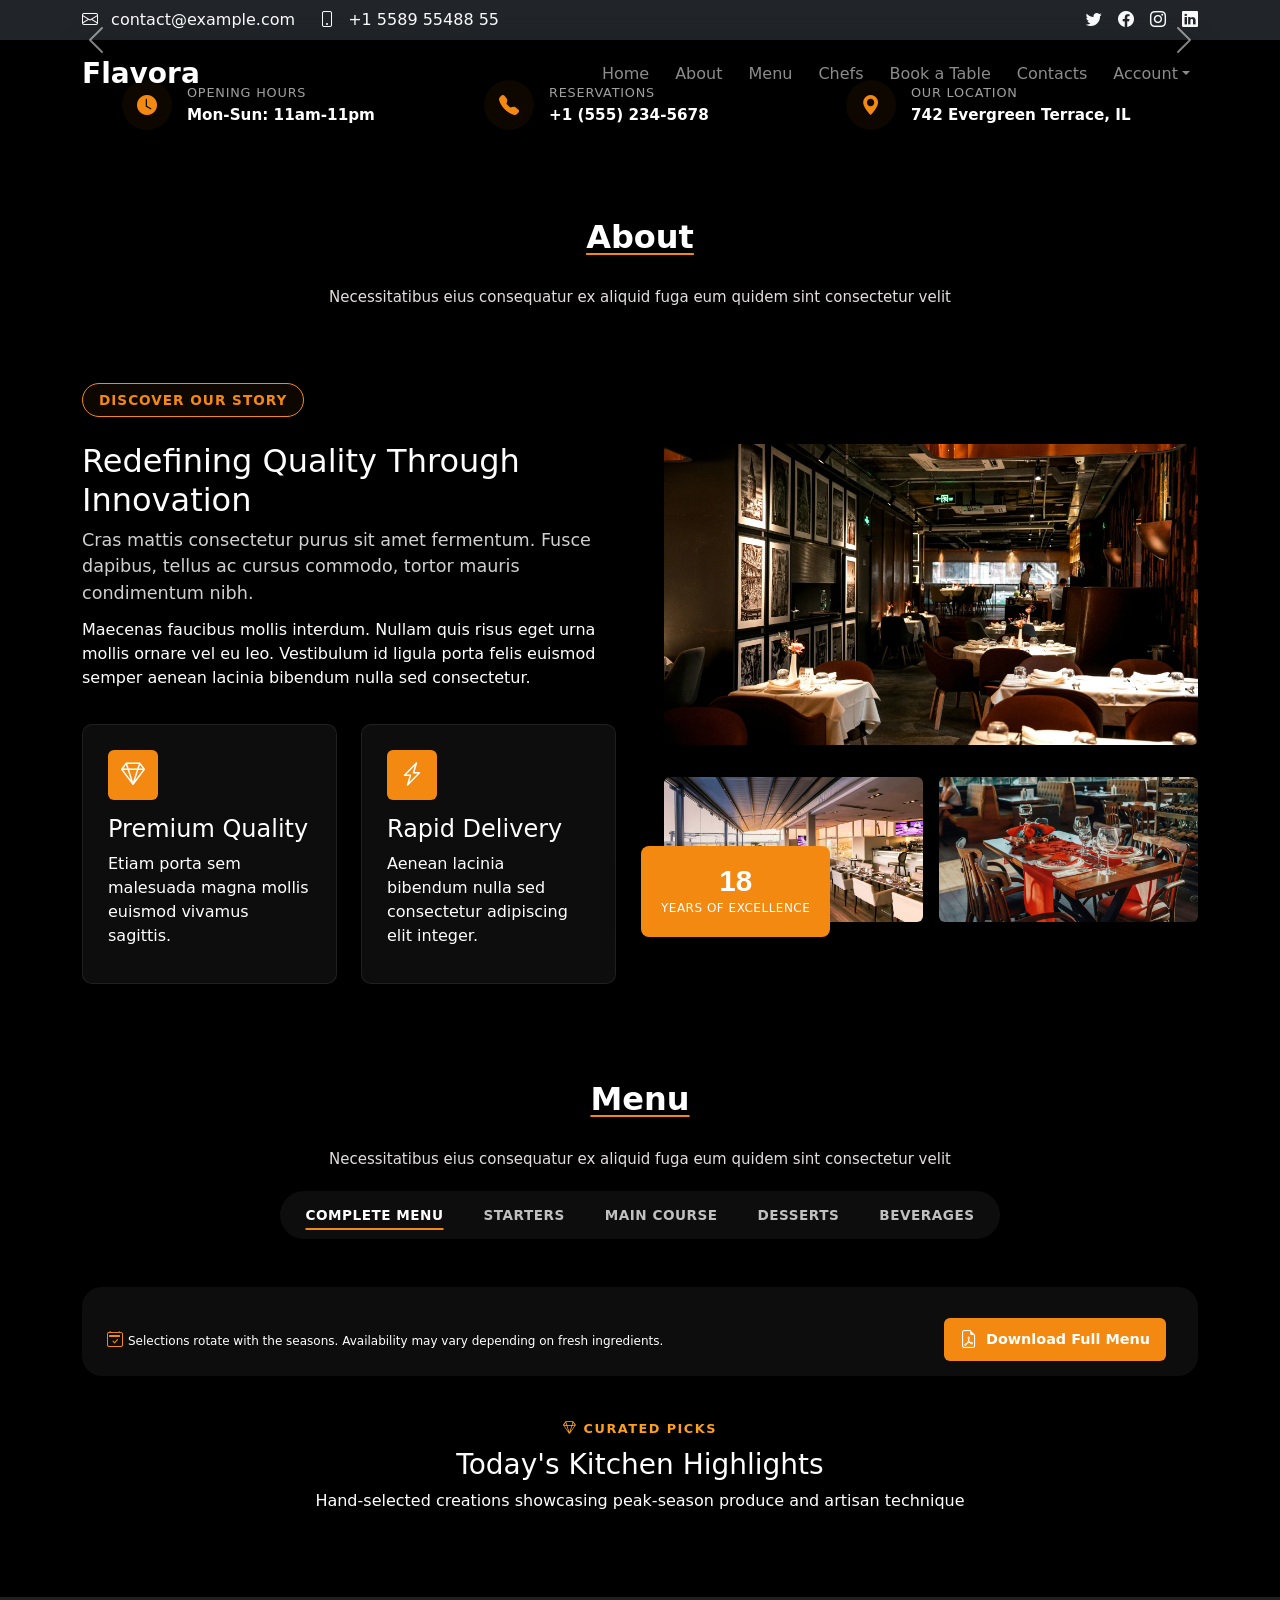
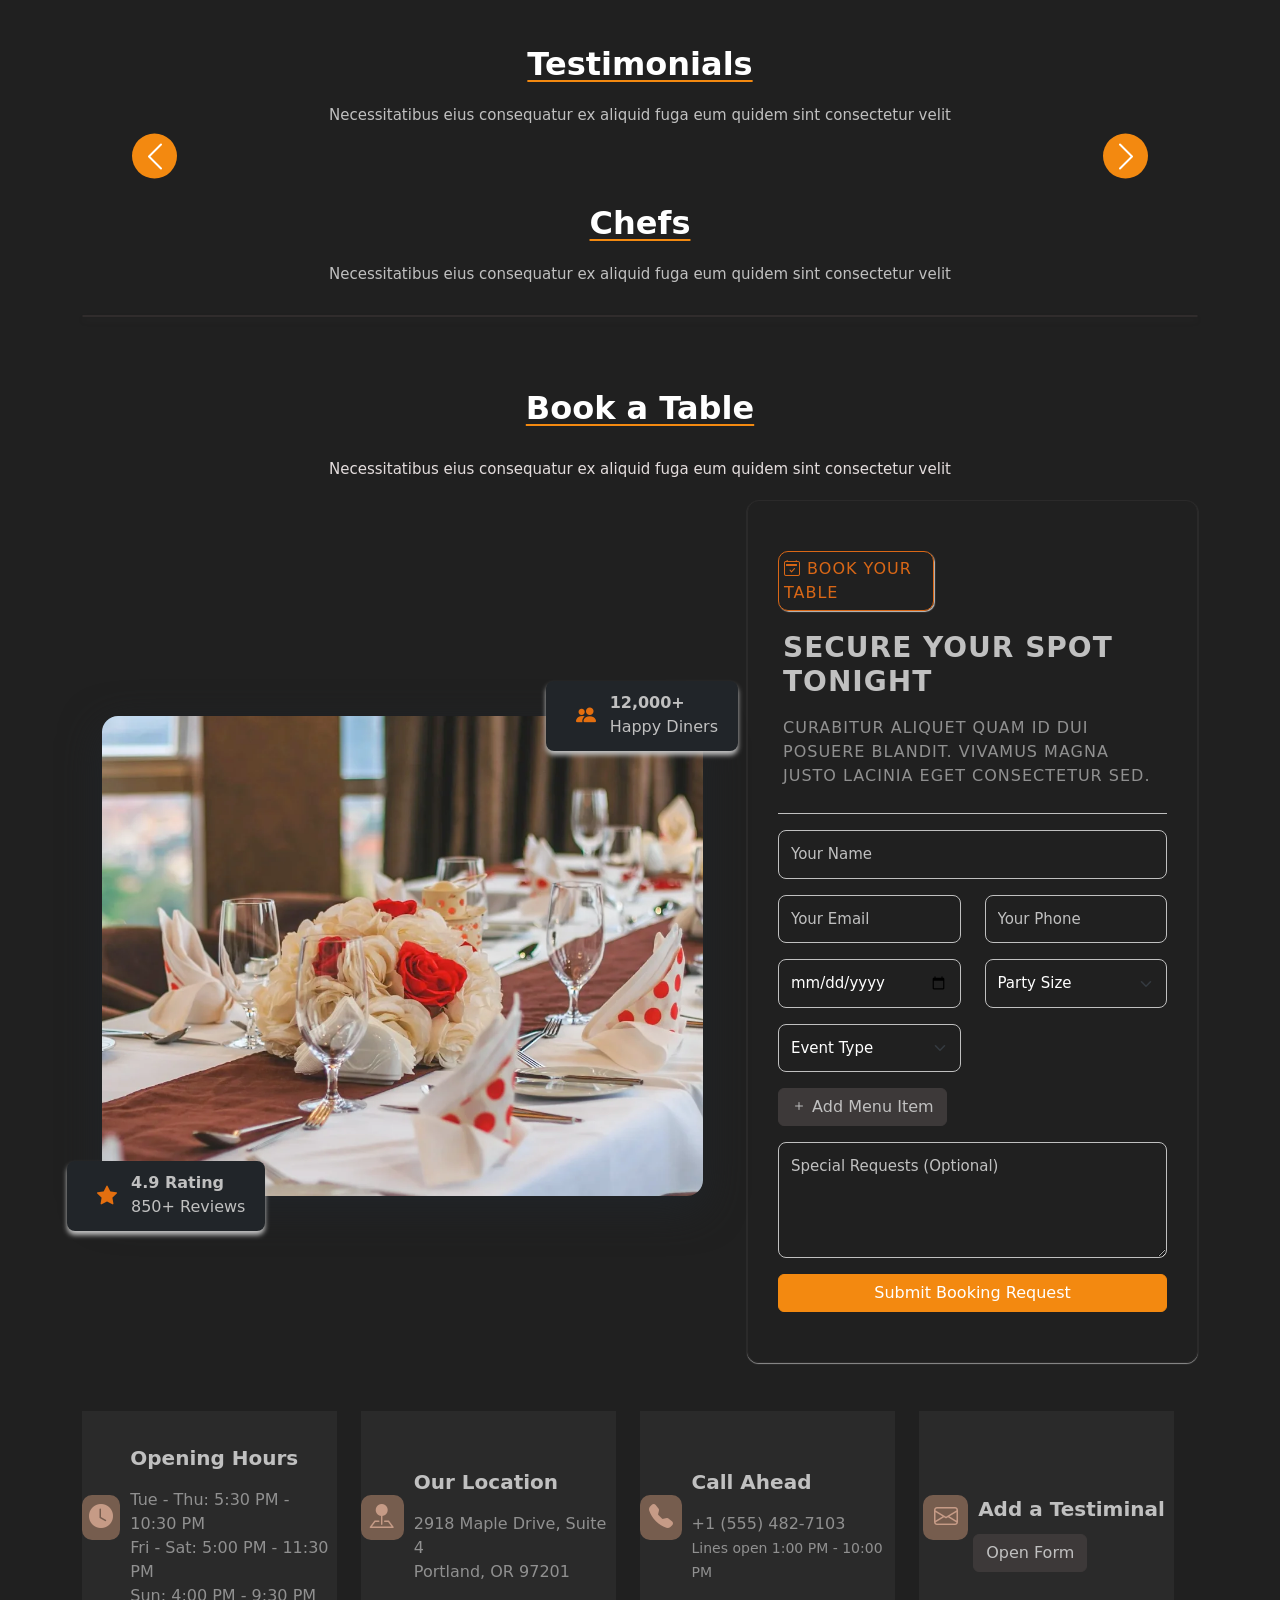
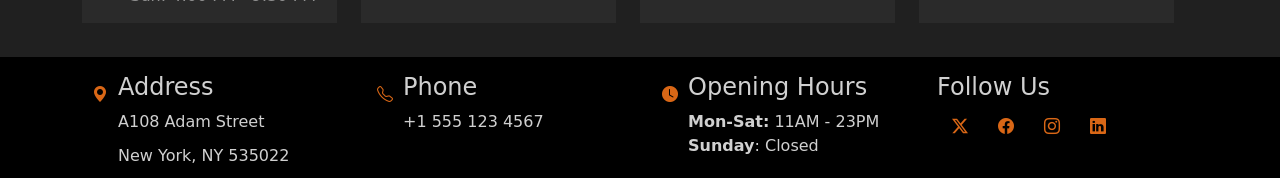
==== commit 4e723ba7: "Implemented table pagination, profile edit views, and authentication" ====
--- a/index.html
+++ b/index.html
@@ -77,30 +77,18 @@
                     <li class="nav-item">
                         <a class="nav-link" href="#contacts">Contacts</a>
                     </li>
-                    <!--<li class="nav-item dropdown">
-                        <a class="nav-link dropdown-toggle" href="#" role="button" data-bs-toggle="dropdown"
+                    <li class="nav-item dropdown">
+                        <a class="nav-link dropdown-toggle" id="profileName" role="button" data-bs-toggle="dropdown"
                             aria-expanded="false">
-                            Dropdown link
+                            Username
                         </a>
                         <ul class="dropdown-menu">
-                            <li><a class="dropdown-item" href="#">Dropdown 1</a></li>
-                            <li><a class="dropdown-item" href="#">Dropdown 2</a></li>
-                            <li class="dropdown">
-                                <a class="dropdown-item d-flex justify-content-between align-items-center" href="#">
-                                    <span>Deep Dropdown</span>
-                                    <i class="bi bi-chevron-down toggle-dropdown"></i>
-                                </a>
-                                <ul>
-                                    <li><a href="#">Deep Dropdown 1</a></li>
-                                    <li><a href="#">Deep Dropdown 2</a></li>
-                                    <li><a href="#">Deep Dropdown 3</a></li>
-                                    <li><a href="#">Deep Dropdown 4</a></li>
-                                    <li><a href="#">Deep Dropdown 5</a></li>
-                                </ul>
+                            <li><a class="dropdown-item" href="user_side/user_profile.html">Profile</a></li>
+                            <li class="dropdown-item" id="login">
+                                <a class="dropdown-link" href="user_side/user_login.html">Login</a>
                             </li>
-                            <li><a class="dropdown-item" href="#">Dropdown 3</a></li>
                         </ul>
-                    </li>-->
+                    </li>
                 </ul>
             </div>
         </div>
@@ -376,10 +364,13 @@
                                             required>
                                     </div>
                                     <div class="col-md-6">
-                                        <input type="date" name="date" class="form-control" required>
-                                    </div>
-                                    <div class="col-md-6">
-                                        <input type="time" name="time" class="form-control" required>
+                                        <input type="date" name="date" class="form-control" id="reservationDate"
+                                            required>
+                                    </div>
+                                    <div class="col-md-12" id="slot-container" style="display:none;">
+                                        <p class="text-white mb-2">Select a Time Slot:</p>
+                                        <div id="slot-buttons" class="d-flex flex-wrap gap-2"></div>
+                                        <input type="hidden" name="time" id="selectedSlot" required>
                                     </div>
                                     <div class="col-sm-6">
                                         <select class="form-select" name="party_size" required>
@@ -417,64 +408,64 @@
                                             Request</button>
                                     </div>
                                 </div>
-                        </div>
-                        </form>
-                    </div>
-                </div>
-                <div class="row gy-4 mt-4">
-                    <div class="col-lg-3 col-md-6">
-                        <div class="detail-card">
-                            <div class="detail-icon">
-                                <i class="bi bi-clock-fill"></i>
-                            </div>
-                            <div class="detail-text">
-                                <h5>Opening Hours</h5>
-                                <p>Tue - Thu: 5:30 PM - 10:30 PM<br>Fri - Sat: 5:00 PM - 11:30 PM<br>Sun: 4:00 PM - 9:30
-                                    PM</p>
-                            </div>
-                        </div>
-                    </div>
-                    <div class="col-lg-3 col-md-6">
-                        <div class="detail-card">
-                            <div class="detail-icon">
-                                <i class="bi bi-pin-map-fill"></i>
-                            </div>
-                            <div class="detail-text">
-                                <h5>Our Location</h5>
-                                <p>2918 Maple Drive, Suite 4<br>Portland, OR 97201</p>
-                            </div>
-                        </div>
-
-                    </div>
-                    <div class="col-lg-3 col-md-6">
-                        <div class="detail-card">
-                            <div class="detail-icon">
-                                <i class="bi bi-telephone-fill"></i>
-                            </div>
-                            <div class="detail-text">
-                                <h5>Call Ahead</h5>
-                                <p>+1 (555) 482-7103<br><small>Lines open 1:00 PM - 10:00 PM</small></p>
-                            </div>
-                        </div>
-
-                    </div>
-                    <div class="col-lg-3 col-md-6">
-                        <div class="detail-card d-flex align-items-center g-3">
-                            <div class="detail-icon">
-                                <i class="bi bi-envelope"></i>
-                            </div>
-                            <div class="detail-text">
-                                <h5>Add a Testiminal</h5>
-                                <button class="btn btn-secondary" type="button" id="openTestimonialFormBtn"
-                                    data-bs-toggle="modal" data-bs-target="#testimonialModal"> Open
-                                    Form</button>
-
-                            </div>
-                        </div>
-
-                    </div>
-                </div>
-            </div>
+                            </form>
+                        </div>
+                    </div>
+                    <div class="row gy-4 mt-4">
+                        <div class="col-lg-3 col-md-6">
+                            <div class="detail-card">
+                                <div class="detail-icon">
+                                    <i class="bi bi-clock-fill"></i>
+                                </div>
+                                <div class="detail-text">
+                                    <h5>Opening Hours</h5>
+                                    <p>Tue - Thu: 5:30 PM - 10:30 PM<br>Fri - Sat: 5:00 PM - 11:30 PM<br>Sun: 4:00 PM -
+                                        9:30
+                                        PM</p>
+                                </div>
+                            </div>
+                        </div>
+                        <div class="col-lg-3 col-md-6">
+                            <div class="detail-card">
+                                <div class="detail-icon">
+                                    <i class="bi bi-pin-map-fill"></i>
+                                </div>
+                                <div class="detail-text">
+                                    <h5>Our Location</h5>
+                                    <p>2918 Maple Drive, Suite 4<br>Portland, OR 97201</p>
+                                </div>
+                            </div>
+
+                        </div>
+                        <div class="col-lg-3 col-md-6">
+                            <div class="detail-card">
+                                <div class="detail-icon">
+                                    <i class="bi bi-telephone-fill"></i>
+                                </div>
+                                <div class="detail-text">
+                                    <h5>Call Ahead</h5>
+                                    <p>+1 (555) 482-7103<br><small>Lines open 1:00 PM - 10:00 PM</small></p>
+                                </div>
+                            </div>
+
+                        </div>
+                        <div class="col-lg-3 col-md-6">
+                            <div class="detail-card d-flex align-items-center g-3">
+                                <div class="detail-icon">
+                                    <i class="bi bi-envelope"></i>
+                                </div>
+                                <div class="detail-text">
+                                    <h5>Add a Testiminal</h5>
+                                    <button class="btn btn-secondary" type="button" id="openTestimonialFormBtn"
+                                        data-bs-toggle="modal" data-bs-target="#testimonialModal"> Open
+                                        Form</button>
+
+                                </div>
+                            </div>
+
+                        </div>
+                    </div>
+                </div>
             </div>
         </section>
         <!--Footer-->
--- a/style.css
+++ b/style.css
@@ -1155,4 +1155,247 @@
 
 .modal-content {
     background-color: #202020 !important;
+}
+
+/* === User Signup / Login Screen Custom Design === */
+.user-login-body {
+    background-color: #000000 !important;
+    font-family: 'Nunito', sans-serif;
+    color: #ffffff;
+}
+
+.signup-card {
+    background-color: #17151b;
+    border-radius: 24px;
+    overflow: hidden;
+    border: 1px solid rgba(255, 255, 255, 0.05);
+}
+
+.visual-panel {
+    min-height: 600px;
+    display: flex;
+    flex-direction: column;
+    justify-content: space-between;
+}
+
+.visual-header {
+    position: absolute;
+    top: 0;
+    left: 0;
+    right: 0;
+    z-index: 10;
+}
+
+.logo-text {
+    font-weight: 800;
+    font-size: 1.5rem;
+    color: #ffffff;
+    letter-spacing: 1px;
+}
+
+.back-btn-pill {
+    background: rgba(255, 255, 255, 0.1);
+    backdrop-filter: blur(10px);
+    border: 1px solid rgba(255, 255, 255, 0.2);
+    color: #ffffff;
+    padding: 6px 16px;
+    border-radius: 30px;
+    font-size: 0.85rem;
+    text-decoration: none;
+    transition: all 0.3s ease;
+}
+
+.back-btn-pill:hover {
+    background: rgba(255, 255, 255, 0.2);
+    color: #ffffff;
+}
+
+.image-overlay-wrapper {
+    position: absolute;
+    top: 0;
+    left: 0;
+    width: 100%;
+    height: 100%;
+}
+
+.visual-img {
+    width: 100%;
+    height: 100%;
+    object-fit: cover;
+}
+
+.dark-gradient-overlay {
+    position: absolute;
+    top: 0;
+    left: 0;
+    width: 100%;
+    height: 100%;
+    background: linear-gradient(to bottom, rgba(23, 21, 27, 0.2) 0%, rgba(23, 21, 27, 0.95) 100%);
+}
+
+.visual-content {
+    position: absolute;
+    bottom: 0;
+    left: 0;
+    right: 0;
+    z-index: 10;
+}
+
+.visual-title {
+    font-size: 2.2rem;
+    font-weight: 700;
+    line-height: 1.2;
+    color: #ffffff;
+}
+
+.slider-dots .dot {
+    width: 8px;
+    height: 8px;
+    border-radius: 50%;
+    background-color: rgba(255, 255, 255, 0.3);
+    display: inline-block;
+}
+
+.slider-dots .dot.active {
+    width: 24px;
+    border-radius: 4px;
+    background-color: #ffffff;
+}
+
+.form-panel {
+    background-color: #17151b;
+}
+
+.form-title {
+    font-size: 2.2rem;
+    font-weight: 700;
+    color: #ffffff;
+    margin-bottom: 8px;
+}
+
+.form-subtitle {
+    color: #a09da6;
+    font-size: 0.95rem;
+}
+
+.accent-link {
+    color: rgb(215, 115, 5);
+    text-decoration: none;
+    font-weight: 600;
+}
+
+.accent-link:hover {
+    color: rgb(243, 137, 16);
+}
+
+.accent-link-underline {
+    color: rgb(215, 115, 5);
+    text-decoration: underline;
+}
+
+.accent-link-underline:hover {
+    color: rgb(243, 137, 16);
+}
+
+.form-input-container {
+    background-color: #24222a;
+    border: 1px solid rgba(255, 255, 255, 0.1);
+    border-radius: 12px;
+    padding: 4px 16px;
+    transition: all 0.3s ease;
+}
+
+.form-input-container:focus-within {
+    border-color: rgb(215, 115, 5);
+    box-shadow: 0 0 0 2px rgba(215, 115, 5, 0.2);
+}
+
+.form-input-field {
+    width: 100%;
+    background: transparent;
+    border: none;
+    outline: none;
+    color: #ffffff;
+    padding: 12px 0;
+    font-size: 0.95rem;
+}
+
+.form-input-field::placeholder {
+    color: #7b7880;
+}
+
+.password-toggle-icon {
+    position: absolute;
+    right: 16px;
+    top: 50%;
+    transform: translateY(-50%);
+    background: transparent;
+    border: none;
+    color: #7b7880;
+    cursor: pointer;
+    font-size: 1.1rem;
+    transition: color 0.2s ease;
+}
+
+.password-toggle-icon:hover {
+    color: #ffffff;
+}
+
+.custom-checkbox-input {
+    background-color: #24222a;
+    border-color: rgba(255, 255, 255, 0.2);
+    cursor: pointer;
+}
+
+.custom-checkbox-input:checked {
+    background-color: rgb(215, 115, 5);
+    border-color: rgb(215, 115, 5);
+}
+
+.checkbox-label {
+    font-size: 0.85rem;
+    color: #a09da6;
+    cursor: pointer;
+}
+
+.btn-create-account {
+    background-color: rgb(215, 115, 5) !important;
+    border: none !important;
+    border-radius: 12px !important;
+    color: #ffffff !important;
+    font-weight: 700;
+    font-size: 1rem;
+    transition: all 0.3s ease !important;
+}
+
+.btn-create-account:hover {
+    background-color: rgb(243, 137, 16) !important;
+    transform: translateY(-1px);
+}
+
+.divider-line {
+    height: 1px;
+    background-color: rgba(255, 255, 255, 0.1);
+}
+
+.divider-text {
+    color: #7b7880;
+    font-size: 0.8rem;
+    text-transform: uppercase;
+    letter-spacing: 1px;
+}
+
+.btn-social {
+    background-color: transparent !important;
+    border: 1px solid rgba(255, 255, 255, 0.1) !important;
+    border-radius: 12px !important;
+    color: #ffffff !important;
+    font-size: 0.9rem;
+    font-weight: 600;
+    transition: all 0.3s ease !important;
+}
+
+.btn-social:hover {
+    background-color: rgba(255, 255, 255, 0.05) !important;
+    border-color: rgba(255, 255, 255, 0.2) !important;
 }
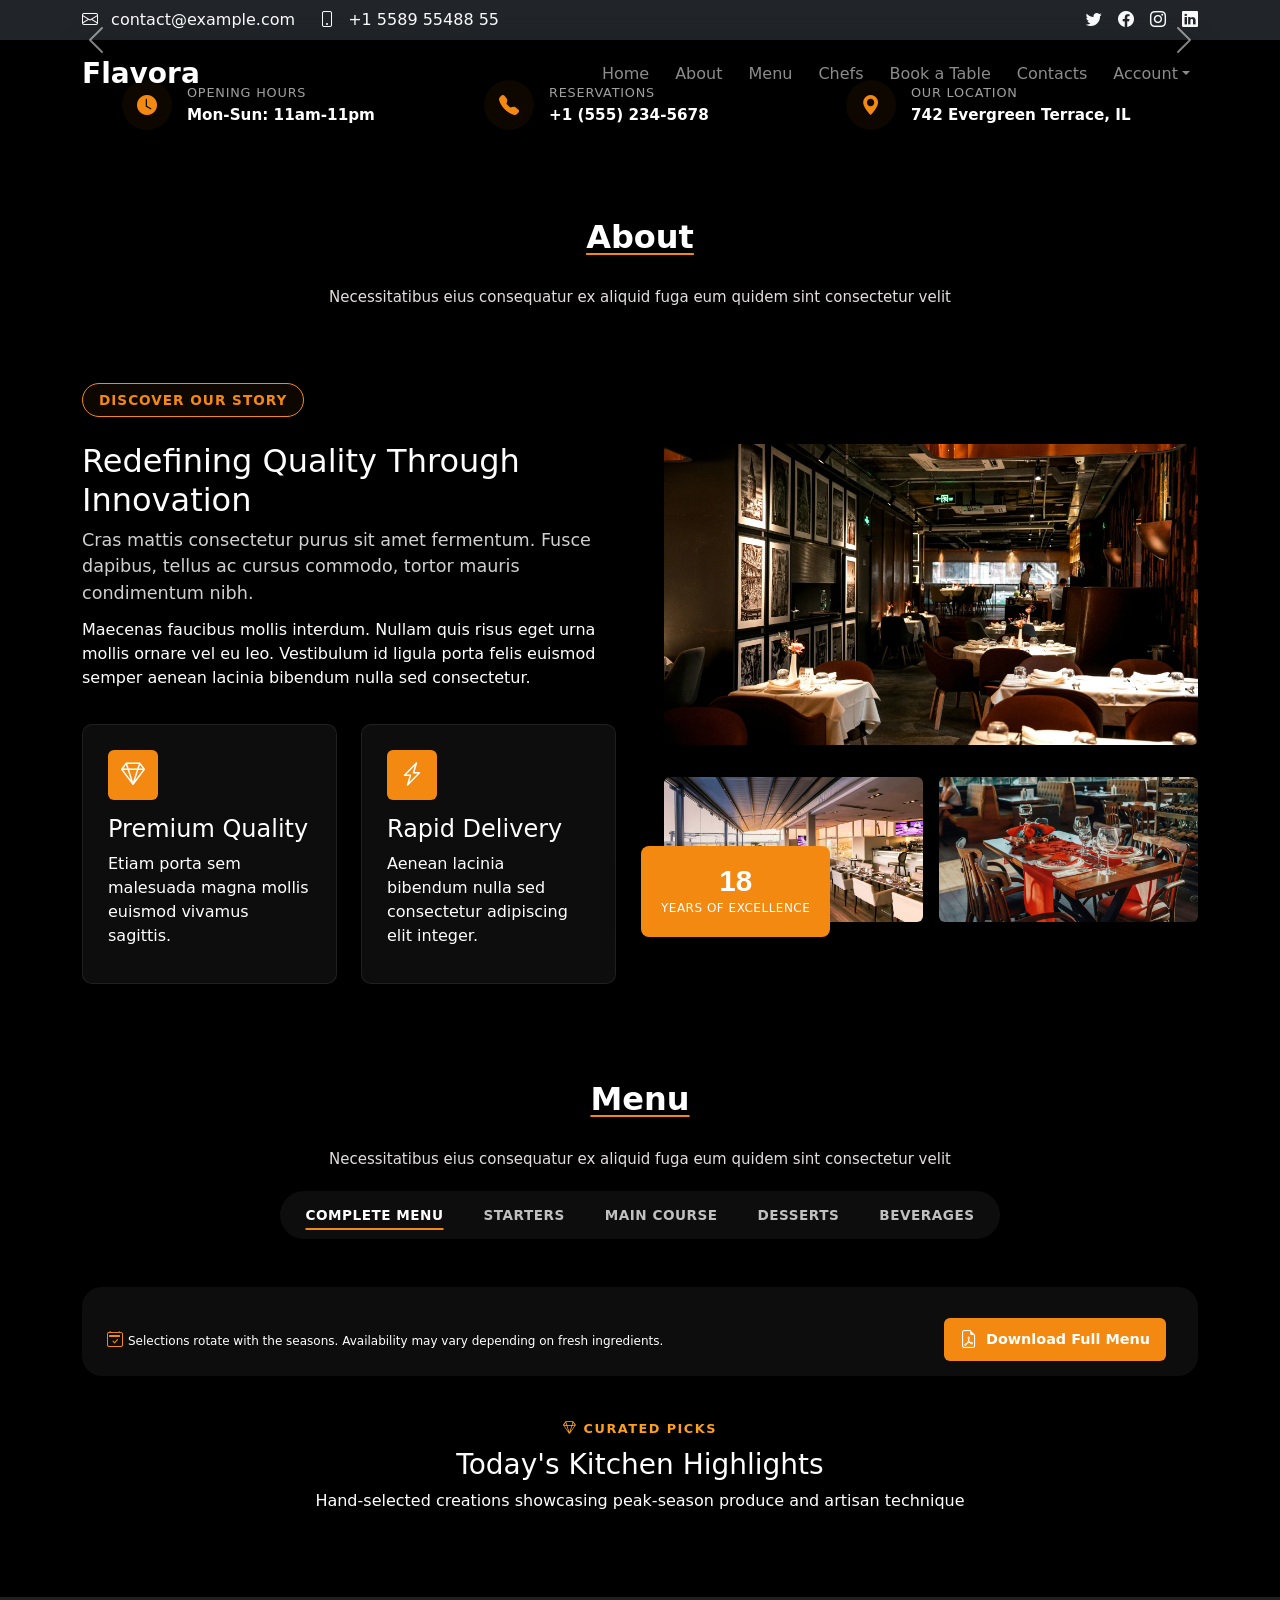
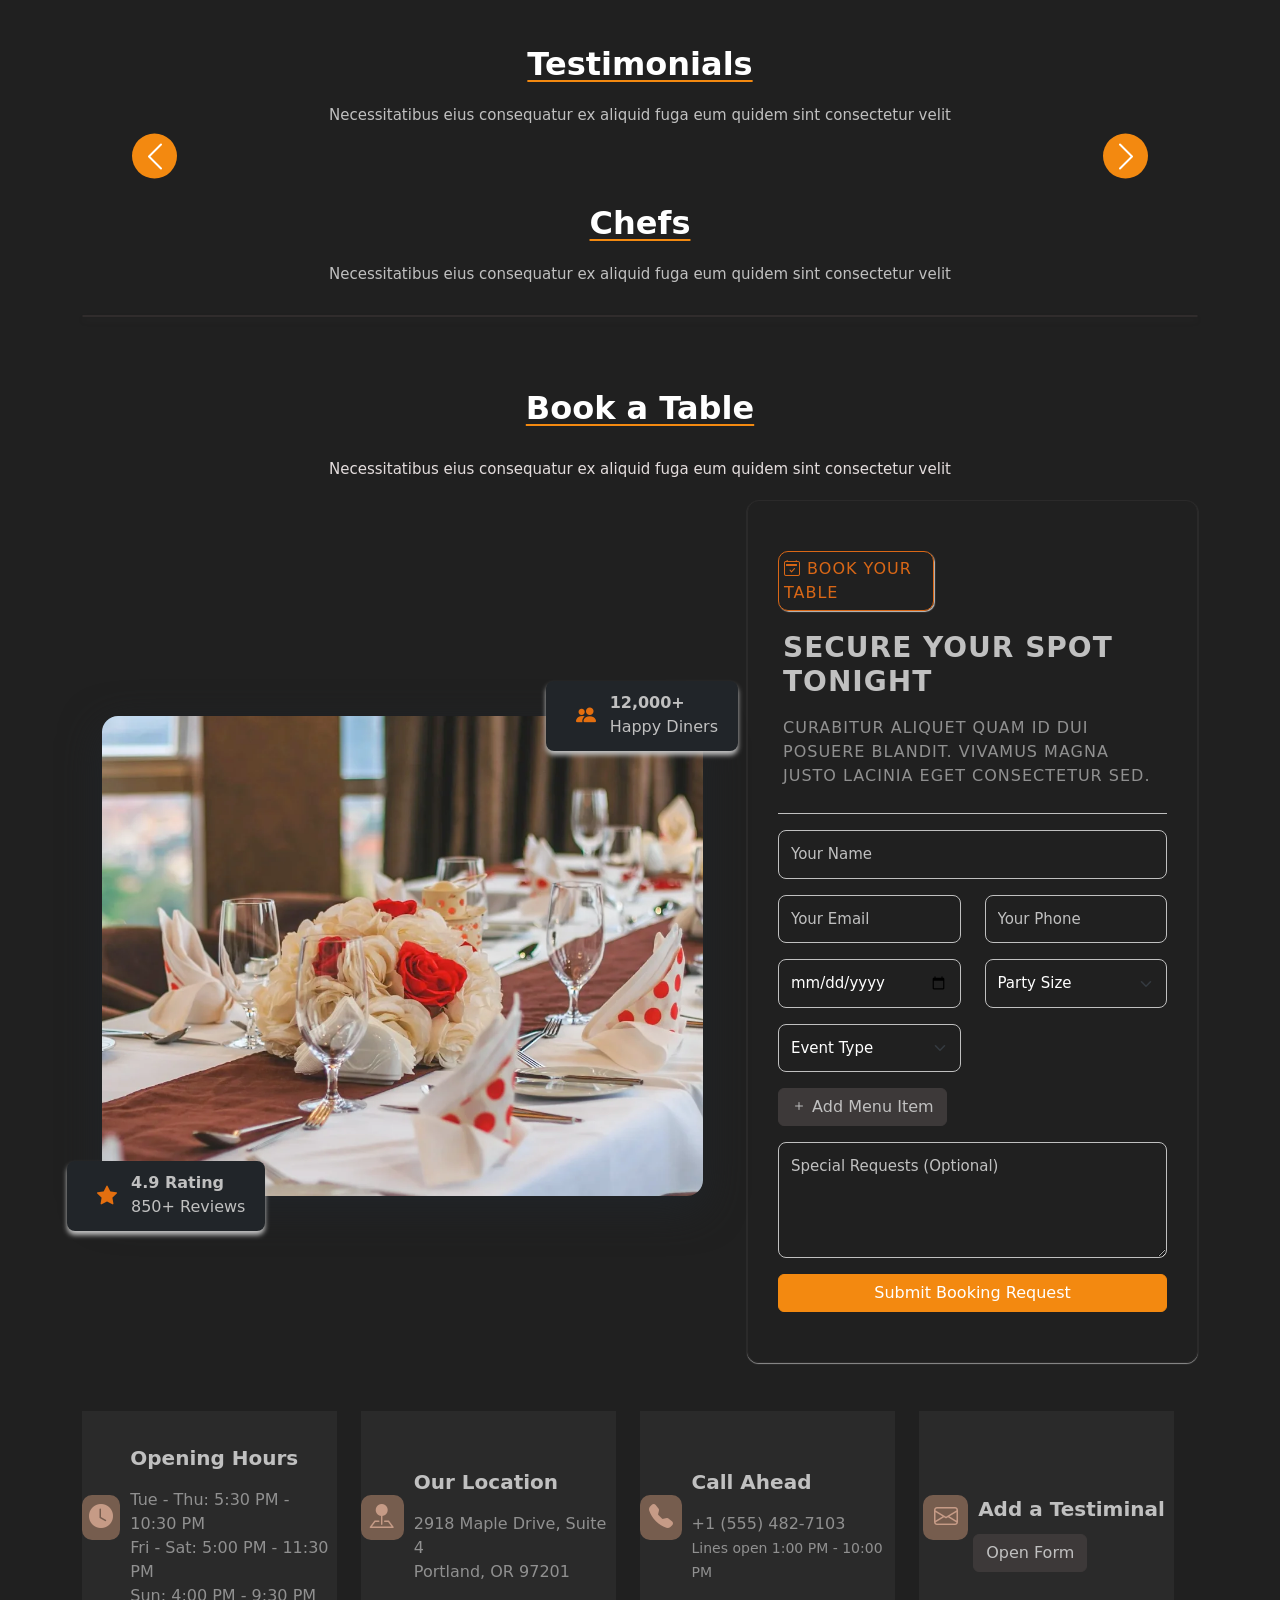
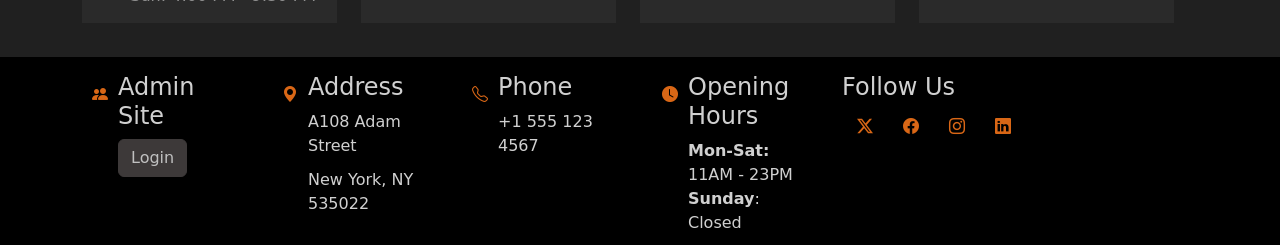
==== commit ff296208: "added readme.md and admin site login button on the user site" ====
--- a/index.html
+++ b/index.html
@@ -472,7 +472,14 @@
         <footer id="contacts" class="footer dark-background">
             <div class="container">
                 <div class="row gy-3">
-                    <div class="col-lg-3 col-md-6 d-flex">
+                    <div class="col-lg-2 col-md-6 d-flex">
+                        <i class="bi bi-people-fill"></i>
+                        <div class="admin">
+                            <h4>Admin Site</h4>
+                            <a id="adminSite" class="btn btn-secondary">Login</a>
+                        </div>
+                    </div>
+                    <div class="col-lg-2 col-md-6 d-flex">
                         <i class="bi bi-geo-alt-fill"></i>
                         <div class="address">
                             <h4>Address</h4>
@@ -480,14 +487,14 @@
                             <p>New York, NY 535022</p>
                         </div>
                     </div>
-                    <div class="col-lg-3 col-md-6 d-flex">
+                    <div class="col-lg-2 col-md-6 d-flex">
                         <i class="bi bi-telephone"></i>
                         <div class="phone">
                             <h4>Phone</h4>
                             <p>+1 555 123 4567</p>
                         </div>
                     </div>
-                    <div class="col-lg-3 col-md-6 d-flex">
+                    <div class="col-lg-2 col-md-6 d-flex">
                         <i class="bi bi-clock-fill"></i>
                         <div class="opening">
                             <h4>Opening Hours</h4>
@@ -497,7 +504,7 @@
                             </p>
                         </div>
                     </div>
-                    <div class="col-lg-3 col-md-6">
+                    <div class="col-lg-4 col-md-6">
                         <h4>Follow Us</h4>
                         <div class="social-links d-flex">
                             <a href="#" class="twitter">
